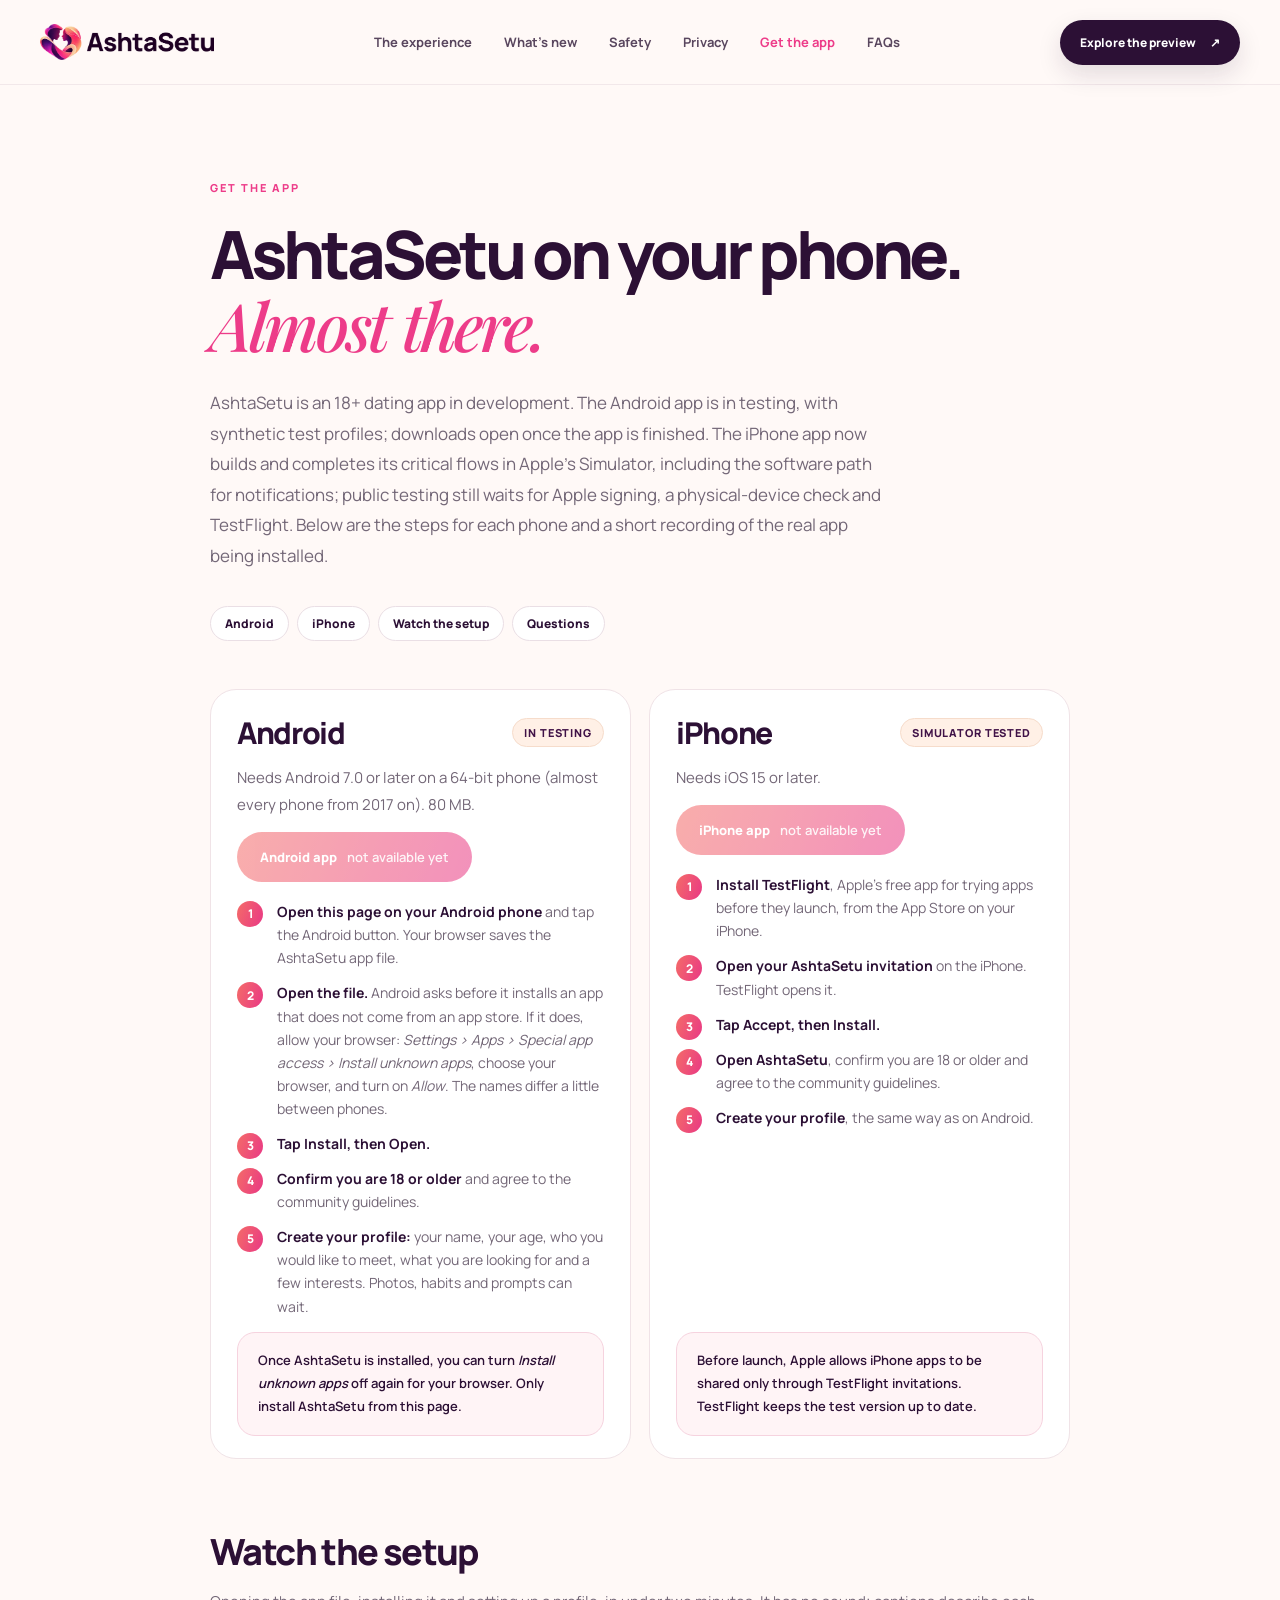
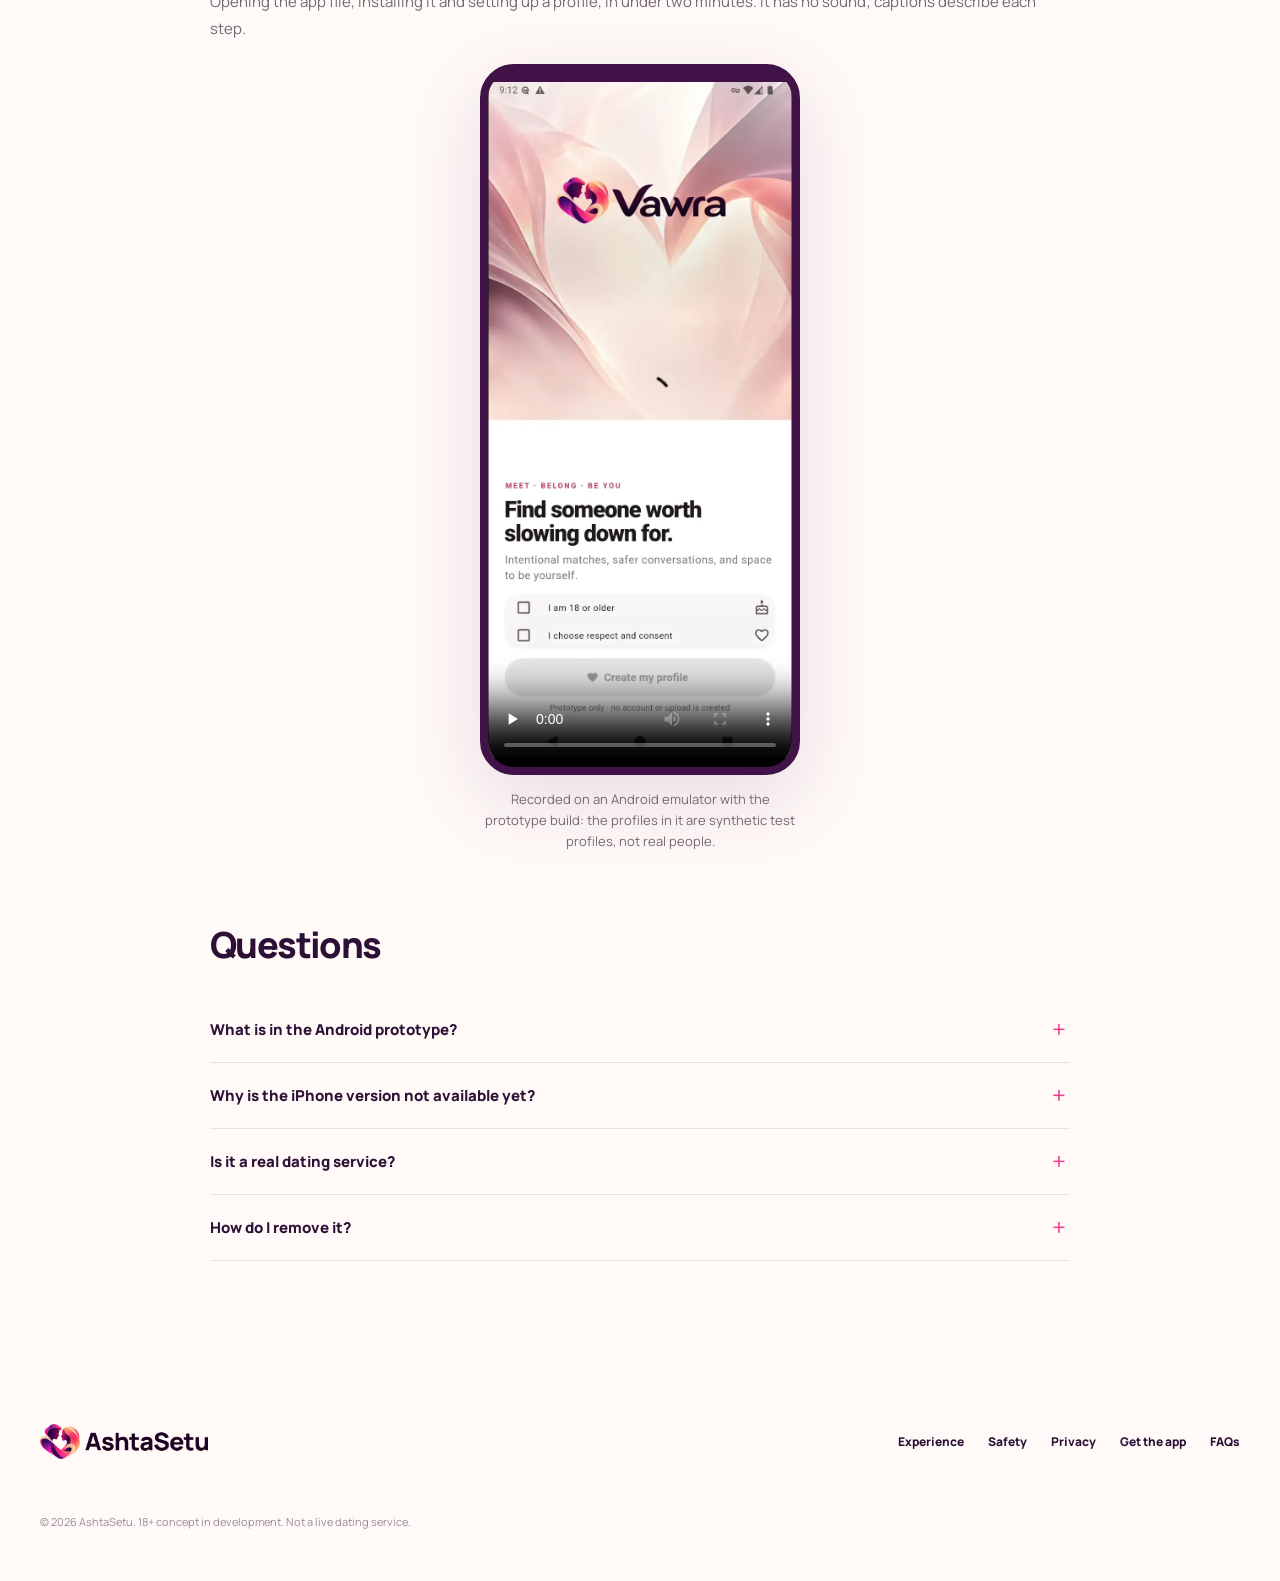
==== get-the-app.html @ 44970d54 "AshtaSetu site from vowra claude/ashtasetu-rename 808fc994 (website/), for ashtasetu.ashtadeep.com N" ====
<!doctype html>
<html lang="en">
<head>
  <meta charset="utf-8">
  <meta http-equiv="Content-Security-Policy" content="default-src 'none'; script-src 'self'; style-src 'self'; img-src 'self'; font-src 'self'; media-src 'self'; base-uri 'none'; form-action 'none'">
  <meta name="referrer" content="strict-origin-when-cross-origin">
  <meta name="viewport" content="width=device-width, initial-scale=1">
  <meta name="theme-color" content="#fff9f7">
  <meta name="description" content="How to install AshtaSetu, an 18+ dating app in development, on Android and iPhone: what you need, the setup steps, and a recording of the real app being installed.">
  <title>Get the AshtaSetu app</title>
  <link rel="icon" href="assets/brand/favicon.png" type="image/png">
  <link rel="apple-touch-icon" href="assets/brand/apple-touch-icon.png">
  <link rel="preload" href="assets/fonts/manrope-latin.woff2" as="font" type="font/woff2" crossorigin>
  <link rel="stylesheet" href="styles.css?v=c2532f5768">
  <script src="script.js?v=72e9257087" defer></script>
</head>
<body>
  <a class="skip-link" href="#main">Skip to content</a>
  <header class="site-header">
    <nav class="nav shell" aria-label="Main navigation">
      <a class="brand" href="index.html" aria-label="AshtaSetu home"><img src="assets/brand/ashtasetu-lockup.webp" alt="AshtaSetu" width="520" height="109"></a>
      <div class="nav-links" id="nav-links">
        <a href="index.html#experience">The experience</a><a href="index.html#new">What’s new</a><a href="safety.html">Safety</a><a href="privacy.html">Privacy</a><a href="get-the-app.html" aria-current="page">Get the app</a><a href="index.html#faq">FAQs</a>
      </div>
      <a class="nav-cta" href="index.html#preview">Explore the preview <span aria-hidden="true">↗</span></a>
      <button class="menu-toggle" type="button" aria-label="Open menu" aria-controls="nav-links" aria-expanded="false"><span></span><span></span></button>
    </nav>
  </header>

  <main id="main" class="doc shell">
    <span class="kicker">GET THE APP</span>
    <h1>AshtaSetu on your phone.<br><em>Almost there.</em></h1>
    <p class="doc-lede">AshtaSetu is an 18+ dating app in development. The Android app is in testing, with synthetic test profiles; downloads open once the app is finished. The iPhone app now builds and completes its critical flows in Apple’s Simulator, including the software path for notifications; public testing still waits for Apple signing, a physical-device check and TestFlight. Below are the steps for each phone and a short recording of the real app being installed.</p>

    <nav class="doc-toc" aria-label="On this page">
      <a href="#android">Android</a><a href="#iphone">iPhone</a><a href="#video">Watch the setup</a><a href="#questions">Questions</a>
    </nav>

    <div class="app-grid">
      <section id="android" class="app-card" aria-labelledby="android-title">
        <div class="app-card-head">
          <h2 id="android-title">Android</h2>
          <span class="app-status">In testing</span>
        </div>
        <p class="app-needs">Needs Android 7.0 or later on a 64-bit phone (almost every phone from 2017 on). 80 MB.</p>
        <span class="button button-primary app-button" role="link" aria-disabled="true">Android app <span class="app-button-note">not available yet</span></span>
        <ol class="app-steps">
          <li><strong>Open this page on your Android phone</strong> and tap the Android button. Your browser saves the AshtaSetu app file.</li>
          <li><strong>Open the file.</strong> Android asks before it installs an app that does not come from an app store. If it does, allow your browser: <em>Settings › Apps › Special app access › Install unknown apps</em>, choose your browser, and turn on <em>Allow</em>. The names differ a little between phones.</li>
          <li><strong>Tap Install, then Open.</strong></li>
          <li><strong>Confirm you are 18 or older</strong> and agree to the community guidelines.</li>
          <li><strong>Create your profile:</strong> your name, your age, who you would like to meet, what you are looking for and a few interests. Photos, habits and prompts can wait.</li>
        </ol>
        <p class="doc-note">Once AshtaSetu is installed, you can turn <em>Install unknown apps</em> off again for your browser. Only install AshtaSetu from this page.</p>
      </section>

      <section id="iphone" class="app-card" aria-labelledby="iphone-title">
        <div class="app-card-head">
          <h2 id="iphone-title">iPhone</h2>
          <span class="app-status">Simulator tested</span>
        </div>
        <p class="app-needs">Needs iOS 15 or later.</p>
        <span class="button button-primary app-button" role="link" aria-disabled="true">iPhone app <span class="app-button-note">not available yet</span></span>
        <ol class="app-steps">
          <li><strong>Install TestFlight</strong>, Apple’s free app for trying apps before they launch, from the App Store on your iPhone.</li>
          <li><strong>Open your AshtaSetu invitation</strong> on the iPhone. TestFlight opens it.</li>
          <li><strong>Tap Accept, then Install.</strong></li>
          <li><strong>Open AshtaSetu</strong>, confirm you are 18 or older and agree to the community guidelines.</li>
          <li><strong>Create your profile</strong>, the same way as on Android.</li>
        </ol>
        <p class="doc-note">Before launch, Apple allows iPhone apps to be shared only through TestFlight invitations. TestFlight keeps the test version up to date.</p>
      </section>
    </div>

    <section id="video" aria-labelledby="video-title">
      <h2 id="video-title">Watch the setup</h2>
      <p>Opening the app file, installing it and setting up a profile, in under two minutes. It has no sound; captions describe each step.</p>
      <figure class="app-video">
        <video controls playsinline preload="none" width="720" height="1600" poster="assets/video/setup-android-poster.webp" aria-describedby="video-caption">
          <source src="assets/video/setup-android.mp4" type="video/mp4">
          <track kind="captions" srclang="en" label="English" src="assets/video/setup-android.vtt" default>
        </video>
        <figcaption id="video-caption">Recorded on an Android emulator with the prototype build: the profiles in it are synthetic test profiles, not real people.</figcaption>
      </figure>
    </section>

    <section id="questions" class="faq" aria-labelledby="questions-title">
      <h2 id="questions-title">Questions</h2>
      <div class="faq-list">
        <details><summary>What is in the Android prototype?</summary><p>The whole AshtaSetu experience with synthetic test profiles: onboarding, Discover, matches, chat with suggested openers, safety tools and settings. It works without an account, stores your answers only on your phone and sends nothing anywhere. Signing in, real members and calls come later, after age checks, moderation and an independent security review are in place.</p></details>
        <details><summary>Why is the iPhone version not available yet?</summary><p>The app now builds and its critical offline and connected-account flows pass in Apple’s iPhone Simulator. Native notification registration is also wired. It still needs Apple signing, notification delivery and call testing on a physical iPhone, followed by TestFlight setup. When those checks pass, the iPhone button on this page switches on.</p></details>
        <details><summary>Is it a real dating service?</summary><p>Not yet. AshtaSetu is not a live dating service, and the profiles in the prototype and the recording are synthetic test profiles.</p></details>
        <details><summary>How do I remove it?</summary><p>On Android, touch and hold the AshtaSetu icon and choose <em>Uninstall</em>. On iPhone, touch and hold the icon and choose <em>Remove App</em>. Deleting your account is separate: it is in the app under Settings.</p></details>
      </div>
    </section>
  </main>

  <footer class="footer shell"><a class="footer-brand" href="index.html"><img src="assets/brand/ashtasetu-lockup.webp" alt="AshtaSetu" width="520" height="109" loading="lazy"></a><div><a href="index.html#experience">Experience</a><a href="safety.html">Safety</a><a href="privacy.html">Privacy</a><a href="get-the-app.html">Get the app</a><a href="index.html#faq">FAQs</a></div><p>© <span id="year">2026</span> AshtaSetu. 18+ concept in development. Not a live dating service.</p></footer>
</body>
</html>
---- styles.css ----
/* Fonts are served from this site (SIL Open Font License, see assets/fonts). */
@font-face{font-family:Manrope;font-style:normal;font-weight:400 800;font-display:swap;src:url(assets/fonts/manrope-latin.woff2) format('woff2')}
@font-face{font-family:'Playfair Display';font-style:italic;font-weight:500;font-display:swap;src:url(assets/fonts/playfair-display-italic-latin.woff2) format('woff2')}
:root{--ink:#2c1035;--muted:#736777;--coral:#f26670;--pink:#ed3c89;--peach:#fff0e6;--cream:#fff9f7;--line:#eadfe5;--plum:#401247;--shadow:0 24px 80px rgba(64,18,71,.12)}
*{box-sizing:border-box}html{scroll-behavior:smooth}body{margin:0;background:var(--cream);color:var(--ink);font-family:Manrope,'DM Sans',sans-serif;-webkit-font-smoothing:antialiased}button,a{-webkit-tap-highlight-color:transparent}button{font:inherit}a{color:inherit;text-decoration:none}img{display:block;max-width:100%}.shell{width:min(100% - 80px,1320px);margin-inline:auto}.skip-link{position:absolute;left:12px;top:-60px;background:#fff;padding:12px;z-index:1000}.skip-link:focus{top:12px}.site-header{position:sticky;top:0;z-index:50;background:rgba(255,249,247,.83);backdrop-filter:blur(24px);-webkit-backdrop-filter:blur(24px);border-bottom:1px solid rgba(90,36,75,.08)}.nav{min-height:84px;display:flex;align-items:center;gap:32px}.brand img{width:174px;height:auto}.nav-links{display:flex;gap:32px;margin:auto;font-size:13px;font-weight:700;color:#59465e}.nav-links a,.footer a,.text-link{transition:color .2s}.nav-links a:hover,.footer a:hover,.text-link:hover{color:var(--pink)}.nav-cta{background:var(--ink);color:#fff;border-radius:999px;padding:14px 20px;font-size:12px;font-weight:800;white-space:nowrap;box-shadow:0 10px 24px rgba(44,16,53,.13);transition:transform .2s,background .2s}.nav-cta:hover,.button:hover{transform:translateY(-3px)}.nav-cta span{margin-left:12px}.menu-toggle{display:none}
.hero{min-height:720px;display:grid;grid-template-columns:1.05fr .95fr;align-items:center;gap:28px;padding-block:70px 85px;position:relative}.hero-copy{position:relative;z-index:2;padding-bottom:26px}.eyebrow,.kicker{font-size:11px;font-weight:800;letter-spacing:.18em;text-transform:uppercase;color:var(--pink)}.eyebrow{display:inline-flex;align-items:center;gap:10px;letter-spacing:.08em;color:#6d526c;background:#fff;padding:10px 15px;border:1px solid #f4e3e8;border-radius:999px;box-shadow:0 5px 18px rgba(64,18,71,.04)}.eyebrow-dot{width:7px;height:7px;border-radius:50%;background:var(--pink);box-shadow:0 0 0 4px #ffe4ec}.hero h1,h2{font-size:clamp(49px,5.5vw,88px);line-height:1.07;letter-spacing:-.065em;font-weight:800;margin:28px 0}.hero h1{max-width:730px;white-space:nowrap}.hero h1 em,h2 em{font-family:'Playfair Display',Georgia,serif;font-weight:500;letter-spacing:-.06em;color:var(--pink)}.hero-copy>p:not(.hero-note){font-size:17px;line-height:1.75;max-width:510px;color:var(--muted)}.hero-actions{display:flex;align-items:center;gap:30px;margin-top:35px}.button{display:inline-flex;gap:25px;align-items:center;justify-content:center;border-radius:999px;padding:16px 23px;font-size:13px;font-weight:800;transition:transform .2s,box-shadow .2s;white-space:nowrap}.button-primary{color:#fff;background:linear-gradient(110deg,#f46c68,#e93885);box-shadow:0 12px 28px rgba(233,56,133,.2)}.text-link{font-size:13px;font-weight:800}.text-link span{margin-left:6px}.hero-note{font-size:11px;color:#978c99;margin-top:23px}.hero-art{height:650px;position:relative;display:grid;place-items:center;isolation:isolate}.hero-halo{position:absolute;inset:10% 0 7%;border-radius:46% 54% 51% 49%;background:radial-gradient(circle at 52% 40%,#ffdecf 0,#f9c9da 42%,#f7e9eb 72%,transparent 75%);filter:blur(1px);transform:rotate(-13deg);z-index:-2}.orbit{position:absolute;border:1px solid rgba(226,61,121,.18);border-radius:50%;transform:rotate(-19deg);z-index:-1}.orbit-one{width:115%;height:62%}.orbit-two{width:95%;height:88%;transform:rotate(17deg)}.phone{background:#251426;padding:9px;border:3px solid #473547;border-radius:48px;box-shadow:0 32px 65px rgba(35,9,42,.25),inset 0 0 0 2px rgba(255,255,255,.25);overflow:hidden;position:relative}.phone img{width:100%;height:100%;object-fit:cover;object-position:top;border-radius:36px;background:#fff}.phone-top{width:30%;height:20px;position:absolute;top:8px;left:35%;background:#251426;z-index:2;border-radius:0 0 14px 14px}.hero-phone{width:min(310px,55vw);height:620px;transform:rotate(8deg)}.floating-tag{position:absolute;border:1px solid #fff;background:rgba(255,255,255,.92);padding:14px 20px;border-radius:18px;box-shadow:var(--shadow);font-size:14px;font-weight:800;z-index:3}.floating-tag span{color:var(--pink)}.floating-tag-one{top:16%;left:1%;transform:rotate(-9deg)}.floating-tag-two{bottom:18%;right:-2%;transform:rotate(10deg)}.hero-spark{position:absolute;color:#ec578c}.hero-spark-one{top:9%;right:12%;font-size:67px}.hero-spark-two{bottom:13%;left:11%;font-size:44px}
.marquee{overflow:hidden;background:var(--plum);color:#fff;transform:rotate(-1deg);margin:0 -1%;white-space:nowrap}.marquee-inner{width:max-content;padding:19px 0;font-size:14px;font-weight:800;letter-spacing:.12em;text-transform:uppercase;animation:marquee 32s linear infinite}.marquee span{color:#ffb6bf;margin:0 35px}@keyframes marquee{to{transform:translateX(-35%)}}
.section{padding-block:125px}.section-intro{display:grid;grid-template-columns:1fr .55fr;align-items:end;gap:60px}.section h2,.showcase h2,.safety-section h2,.closing h2{font-size:clamp(44px,5vw,72px);margin:20px 0 0}.section-intro p{font-size:17px;line-height:1.85;color:var(--muted);margin:0 0 10px}.showcase{background:#fff;border:1px solid #f2e9e9;border-radius:42px;display:grid;grid-template-columns:1fr 1fr;overflow:hidden;min-height:640px;box-shadow:0 15px 55px rgba(92,31,65,.06)}.showcase-copy{padding:clamp(35px,5vw,80px);align-self:center}.showcase-copy p{font-size:16px;line-height:1.8;color:var(--muted);max-width:420px}.preview-tabs{display:grid;max-width:440px;margin-top:48px}.preview-tab{background:none;border:0;border-bottom:1px solid var(--line);text-align:left;padding:17px 4px;color:#a194a1;font-size:12px;font-weight:800;cursor:pointer;transition:color .2s,padding-left .2s}.preview-tab span{font-size:16px;margin-left:25px}.preview-tab:hover{padding-left:10px}.preview-tab[aria-selected=true]{color:var(--pink);border-bottom-color:var(--pink)}.showcase-stage{min-height:650px;background:radial-gradient(circle at 50% 43%,#ffcddd,#fbe8e6 48%,#fff1e9 100%);display:grid;place-items:center;position:relative;overflow:hidden}.stage-glow{position:absolute;width:80%;aspect-ratio:1;border:1px solid #fff8;border-radius:50%;box-shadow:0 0 0 80px #ffffff25,0 0 0 160px #ffffff17}.showcase-phone{height:540px;width:269px;transform:translateY(45px) rotate(-5deg);transition:transform .4s}.showcase-phone:hover{transform:translateY(36px) rotate(0)}.screen-caption{position:absolute;bottom:15px;color:#72425e;font-size:11px;font-weight:800;letter-spacing:.06em;text-transform:uppercase}.features .section-heading{margin-bottom:48px}.feature-grid{display:grid;grid-template-columns:1.3fr 1fr 1fr;gap:18px}.feature{background:#fff;border:1px solid #f0e3e7;border-radius:28px;padding:31px;min-height:360px;position:relative;overflow:hidden}.feature-wide{background:linear-gradient(140deg,#fff4ec,#ffe3ea)}.feature-icon{width:40px;height:40px;border-radius:13px;display:grid;place-items:center;background:#ffe6eb;color:var(--pink);font-size:24px;margin-bottom:22px}.feature h3{font-size:22px;line-height:1.24;letter-spacing:-.04em;margin:0 0 10px}.feature p{font-size:13px;line-height:1.7;color:var(--muted);max-width:280px;margin:0}.feature-art{position:absolute;left:28px;right:28px;bottom:-22px;background:#fff;border:1px solid #f5e0e7;border-radius:20px;box-shadow:var(--shadow);padding:22px;transform:rotate(-4deg)}.prompt-art span{font-size:11px;color:var(--pink);font-weight:800}.prompt-art strong{display:block;font-size:17px;line-height:1.5;margin-top:8px}.prompt-art i{position:absolute;right:16px;top:15px;color:var(--pink)}.feature-orb{font-family:Georgia,serif;font-size:150px;color:#f97b9c;position:absolute;right:-12px;bottom:-70px;text-shadow:0 18px 30px #f55c8740}.mini-chat{display:grid;gap:10px;position:absolute;bottom:22px;left:22px;right:22px}.mini-chat span{background:#f7edf5;border-radius:14px 14px 14px 2px;padding:12px;font-size:11px;color:#604666;width:max-content;max-width:100%}.mini-chat span+span{background:#ffe2e9;border-radius:14px 14px 2px 14px;justify-self:end}
.safety-section{background:#361442;color:#fff;padding-block:100px;overflow:hidden}.safety-layout{display:grid;grid-template-columns:.9fr 1.1fr;align-items:center;gap:80px}.safety-visual{height:480px;display:grid;place-items:center;position:relative}.safety-ring{position:absolute;border:1px solid #ffffff36;border-radius:50%;aspect-ratio:1}.safety-ring-one{width:370px}.safety-ring-two{width:520px}.safety-heart{font-size:260px;line-height:1;color:#ff86a2;text-shadow:0 20px 70px #e637854d;transform:rotate(-15deg)}.safety-copy .kicker{color:#ffa7b9}.safety-section h2 em{color:#ff9cad}.safety-copy>p{font-size:15px;line-height:1.8;color:#e2d2e2;max-width:520px}.safety-copy ul{padding:0;margin:34px 0;list-style:none}.safety-copy li{display:flex;align-items:baseline;padding:16px 0;border-top:1px solid #ffffff26;font-size:14px;font-weight:700}.safety-copy li span{color:#ff9cad;margin-right:24px;flex:none}.safety-copy .safety-footnote{font-size:11px;color:#bba9bf}.faq{display:grid;grid-template-columns:.8fr 1.2fr;gap:70px}.faq-list{padding-top:16px}.faq details{border-bottom:1px solid var(--line)}.faq summary{cursor:pointer;list-style:none;padding:22px 36px 22px 0;font-size:15px;font-weight:800;position:relative}.faq summary::-webkit-details-marker{display:none}.faq summary::after{content:'+';position:absolute;right:4px;font-size:24px;font-weight:400;top:15px;color:var(--pink)}.faq details[open] summary::after{content:'−'}.faq details p{line-height:1.8;color:var(--muted);font-size:13px;padding-right:20px;margin:0 0 24px}.closing{background:linear-gradient(120deg,#ef6681,#e93890 52%,#9c298f);color:#fff;overflow:hidden}.closing-inner{position:relative;padding-block:105px 115px;text-align:center}.closing .kicker{color:#ffe1e8}.closing h2{font-size:clamp(58px,6vw,90px)}.closing h2 em{color:#ffe7e4}.closing p{max-width:460px;margin:25px auto;line-height:1.7;font-size:15px}.button-light{background:#fff;color:var(--ink);margin-top:12px}.closing-spark{position:absolute;right:6%;top:20%;font-size:120px;opacity:.2}.footer{min-height:210px;display:grid;grid-template-columns:1fr auto;align-items:center;gap:20px;padding-block:35px}.footer-brand img{width:168px;height:auto}.footer>div{display:flex;gap:24px;font-size:12px;font-weight:800}.footer p{grid-column:1/-1;color:#9a8c99;font-size:11px;margin:0}
.fresh .section-heading{margin-bottom:48px}.fresh-grid{display:grid;grid-template-columns:repeat(3,1fr);gap:18px}.fresh-card{background:#fff;border:1px solid #f0e3e7;border-radius:28px;padding:34px 31px 31px;display:flex;flex-direction:column;gap:12px}.fresh-card:nth-child(2),.fresh-card:nth-child(5){background:linear-gradient(160deg,#fff4ec,#ffe3ea)}.fresh-phone{width:min(220px,70%);margin:0 auto 18px;border-radius:38px}.fresh-phone img{height:auto;border-radius:28px}.fresh-card h3{font-size:22px;line-height:1.24;letter-spacing:-.04em;margin:0}.fresh-card p{font-size:13px;line-height:1.7;color:var(--muted);margin:0}.fresh-note{font-size:11px;color:#978c99;margin:22px 0 0}.screen-caption{z-index:3;background:rgba(255,249,247,.9);padding:7px 14px;border-radius:999px;box-shadow:0 6px 18px rgba(64,18,71,.08)}
:focus-visible{outline:3px solid #f26670;outline-offset:4px}
@media(max-width:1050px){.fresh-grid{grid-template-columns:1fr 1fr}.fresh-card:nth-child(odd):last-child{grid-column:span 2}.nav-links{gap:18px}.hero h1{font-size:clamp(44px,5.8vw,70px)}.feature-grid{grid-template-columns:repeat(2,1fr)}.feature-wide{grid-column:span 2}.feature-wide{min-height:300px}.feature-art{left:auto;width:40%;bottom:15px}.safety-layout{gap:25px}}
@media(max-width:720px){.fresh-grid{grid-template-columns:1fr}.fresh-card:nth-child(odd):last-child{grid-column:auto}.shell{width:min(100% - 36px,560px)}.nav{min-height:68px;gap:12px}.brand img{width:138px}.nav-cta{margin-left:auto;padding:11px 14px;font-size:10px}.nav-cta span{display:none}.menu-toggle{display:flex;flex-direction:column;justify-content:center;gap:5px;width:34px;height:34px;border:0;background:transparent;padding:6px}.menu-toggle span{height:2px;width:22px;background:var(--ink);border-radius:2px}.nav-links{position:absolute;top:68px;left:0;right:0;background:#fffaf9;display:none;flex-direction:column;gap:0;padding:12px 18px 20px;box-shadow:0 20px 30px #42194716}.nav-links.is-open{display:flex}.nav-links a{padding:13px 6px;border-bottom:1px solid var(--line)}.hero{display:flex;flex-direction:column;min-height:auto;padding-top:48px;padding-bottom:75px;gap:0}.hero-copy{width:100%;padding-bottom:0}.hero h1{font-size:clamp(44px,10.5vw,72px);margin:24px 0 17px;white-space:normal}.hero-copy>p:not(.hero-note){font-size:14px;line-height:1.7}.hero-actions{gap:18px;margin-top:25px}.button{padding:14px 18px;font-size:12px;gap:12px}.text-link{font-size:12px}.hero-note{margin-top:18px}.hero-art{width:100%;height:490px;margin-top:8px}.hero-phone{height:450px;width:225px}.floating-tag{font-size:10px;padding:10px 11px}.floating-tag-one{left:2%;top:16%}.floating-tag-two{right:0;bottom:16%}.hero-spark-one{font-size:44px}.hero-spark-two{font-size:30px}.section{padding-block:85px}.section h2,.showcase h2,.safety-section h2{font-size:clamp(43px,9vw,60px)}.section-intro{display:block}.section-intro p{font-size:14px;line-height:1.8;margin-top:25px}.showcase{width:100%;border-radius:28px;display:flex;flex-direction:column}.showcase-copy{padding:55px 24px 28px}.showcase-copy p{font-size:14px}.preview-tabs{grid-template-columns:repeat(4,1fr);gap:4px;margin-top:22px}.preview-tab{font-size:9px;padding:12px 0;text-align:center}.preview-tab span{display:block;font-size:10px;margin:4px 0 0}.showcase-stage{min-height:530px}.showcase-phone{height:495px;width:246px}.features .section-heading{margin-bottom:35px}.feature-grid{display:grid;grid-template-columns:1fr}.feature-wide{grid-column:auto}.feature{min-height:300px}.feature-art{width:auto;left:28px;bottom:-18px}.safety-section{padding-block:45px 75px}.safety-layout{display:flex;flex-direction:column}.safety-visual{height:235px;width:100%}.safety-ring-one{width:220px}.safety-ring-two{width:300px}.safety-heart{font-size:170px}.safety-copy{width:100%}.safety-copy>p{font-size:13px}.faq{display:block}.faq-list{margin-top:25px}.closing-inner{padding-block:90px}.closing h2{font-size:clamp(50px,11vw,72px)}.closing p{font-size:13px}.closing-spark{font-size:60px;right:0}.footer{display:flex;flex-direction:column;align-items:flex-start;min-height:auto;padding-block:42px}.footer>div{display:flex;flex-wrap:wrap;gap:15px}.footer p{line-height:1.6}}
@media(max-width:380px){.nav-cta{display:none}.menu-toggle{margin-left:auto}.hero-actions{flex-wrap:wrap}.hero-art{height:420px}.hero-phone{height:380px;width:190px}.eyebrow{font-size:9px}.floating-tag-one{left:-3%}}
@media(prefers-reduced-motion:reduce){html{scroll-behavior:auto}.marquee-inner{animation:none}*,*::before,*::after{transition-duration:.01ms!important;animation-duration:.01ms!important;animation-iteration-count:1!important}}
/* Decorative orbits may extend beyond the art box; never make the page pan sideways. */
body{overflow-x:clip}.marquee{margin-inline:0}.hero-art{overflow:clip}
.faq details a,.doc a{color:var(--pink);font-weight:700;text-decoration:none}.faq details a:hover,.doc a:hover{text-decoration:underline}.safety-footnote a{color:#ff9cad;font-weight:800;text-decoration:none;white-space:nowrap}.safety-footnote a:hover{text-decoration:underline}.nav-links a[aria-current=page]{color:var(--pink)}.doc{max-width:860px;padding-block:90px 110px}.doc h1{font-size:clamp(40px,5.2vw,72px);line-height:1.06;letter-spacing:-.06em;font-weight:800;margin:22px 0 26px}.doc h1 em{font-family:'Playfair Display',Georgia,serif;font-weight:500;letter-spacing:-.05em;color:var(--pink)}.doc h2{font-size:clamp(26px,3vw,36px);line-height:1.15;letter-spacing:-.045em;margin:72px 0 16px}.doc h3{font-size:17px;letter-spacing:-.02em;margin:0 0 8px}.doc p,.doc li{font-size:15px;line-height:1.8;color:var(--muted)}.doc strong{color:var(--ink)}.doc-lede{font-size:17px!important;max-width:680px}.doc-toc{display:flex;flex-wrap:wrap;gap:8px;margin:34px 0 0}.doc-toc a{border:1px solid var(--line);background:#fff;border-radius:999px;padding:8px 14px;font-size:12px;font-weight:800;color:var(--ink)}.doc-toc a:hover{color:var(--pink);text-decoration:none;border-color:#f3c2d4}.doc section{scroll-margin-top:100px}.doc-list{list-style:none;padding:0;margin:0;border-top:1px solid var(--line)}.doc-list li{padding:14px 0;border-bottom:1px solid var(--line)}.doc-grid{display:grid;grid-template-columns:1fr 1fr;gap:14px}.doc-grid article{background:#fff;border:1px solid #f0e3e7;border-radius:22px;padding:22px 24px}.doc-grid article p{margin:0;font-size:14px;line-height:1.7}.doc-table{border:1px solid var(--line);border-radius:20px;overflow:hidden;background:#fff;margin:6px 0 18px}.doc-table>div{display:grid;grid-template-columns:1fr 1fr;border-top:1px solid var(--line)}.doc-table>div:first-child{border-top:0;background:#fff4f6}.doc-table span{padding:13px 18px;font-size:14px;line-height:1.65;color:var(--muted)}.doc-table [role=columnheader]{font-size:11px;font-weight:800;letter-spacing:.14em;text-transform:uppercase;color:var(--pink)}.doc-note{background:#fff4f6;border:1px solid #f6d3df;border-radius:18px;padding:16px 20px;color:var(--ink)!important;font-weight:700}.doc-foot{margin-top:70px;font-size:13px!important}@media(max-width:720px){.doc{padding-block:56px 80px}.doc-grid,.doc-table>div{grid-template-columns:1fr}.doc-table [role=cell]:first-child{padding-bottom:2px;color:var(--ink);font-weight:700}.doc-table>div:first-child{display:none}.doc-table>div:nth-child(2){border-top:0}}
/* Get the app */
.app-grid{display:grid;grid-template-columns:1fr 1fr;gap:18px;margin-top:48px}.app-card{background:#fff;border:1px solid #f0e3e7;border-radius:26px;padding:26px 26px 22px;display:flex;flex-direction:column;gap:14px}.app-card h2{margin:0!important;font-size:clamp(24px,2.6vw,30px)!important}.app-card-head{display:flex;align-items:center;justify-content:space-between;gap:12px}.app-status{font-size:11px;font-weight:800;letter-spacing:.08em;text-transform:uppercase;color:var(--plum);background:var(--peach);border:1px solid #f6dccb;border-radius:999px;padding:6px 11px;white-space:nowrap}.app-needs{margin:0;font-size:14px;color:var(--muted)}.app-button{align-self:flex-start;gap:10px;opacity:.55;cursor:not-allowed;box-shadow:none}.app-button:hover{transform:none}.app-button-note{font-weight:600;opacity:.9}.app-steps{margin:4px 0 0;padding:0;list-style:none;counter-reset:step;display:grid;gap:12px}.app-steps li{counter-increment:step;position:relative;padding-left:40px;font-size:14px;line-height:1.65;color:var(--muted)}.app-steps li strong{color:var(--ink)}.app-steps li::before{content:counter(step);position:absolute;left:0;top:1px;width:26px;height:26px;border-radius:50%;display:grid;place-items:center;font-size:12px;font-weight:800;color:#fff;background:linear-gradient(110deg,#f46c68,#e93885)}.app-card .doc-note{margin:auto 0 0;font-size:13px;font-weight:600}.app-video{margin:22px auto 0;max-width:320px}.app-video video{display:block;width:100%;height:auto;aspect-ratio:9/20;border-radius:34px;border:8px solid var(--plum);background:var(--plum);box-shadow:var(--shadow)}.app-video figcaption{margin-top:14px;font-size:13px;color:var(--muted);text-align:center;line-height:1.6}.doc .faq{display:block}.app-button-on{align-self:flex-start;gap:10px}.doc a.app-button-on{color:#fff;text-decoration:none}.app-status-on{background:#e9f7ef;border-color:#cbead7;color:#1f6b45}.app-check summary{cursor:pointer;font-size:13px;font-weight:800;color:var(--plum)}.app-check p{font-size:12.5px;line-height:1.7;color:var(--muted);margin:8px 0 0}.app-check code{font-size:11.5px;word-break:break-all;color:var(--ink)}
@media(max-width:820px){.app-grid{grid-template-columns:1fr}}
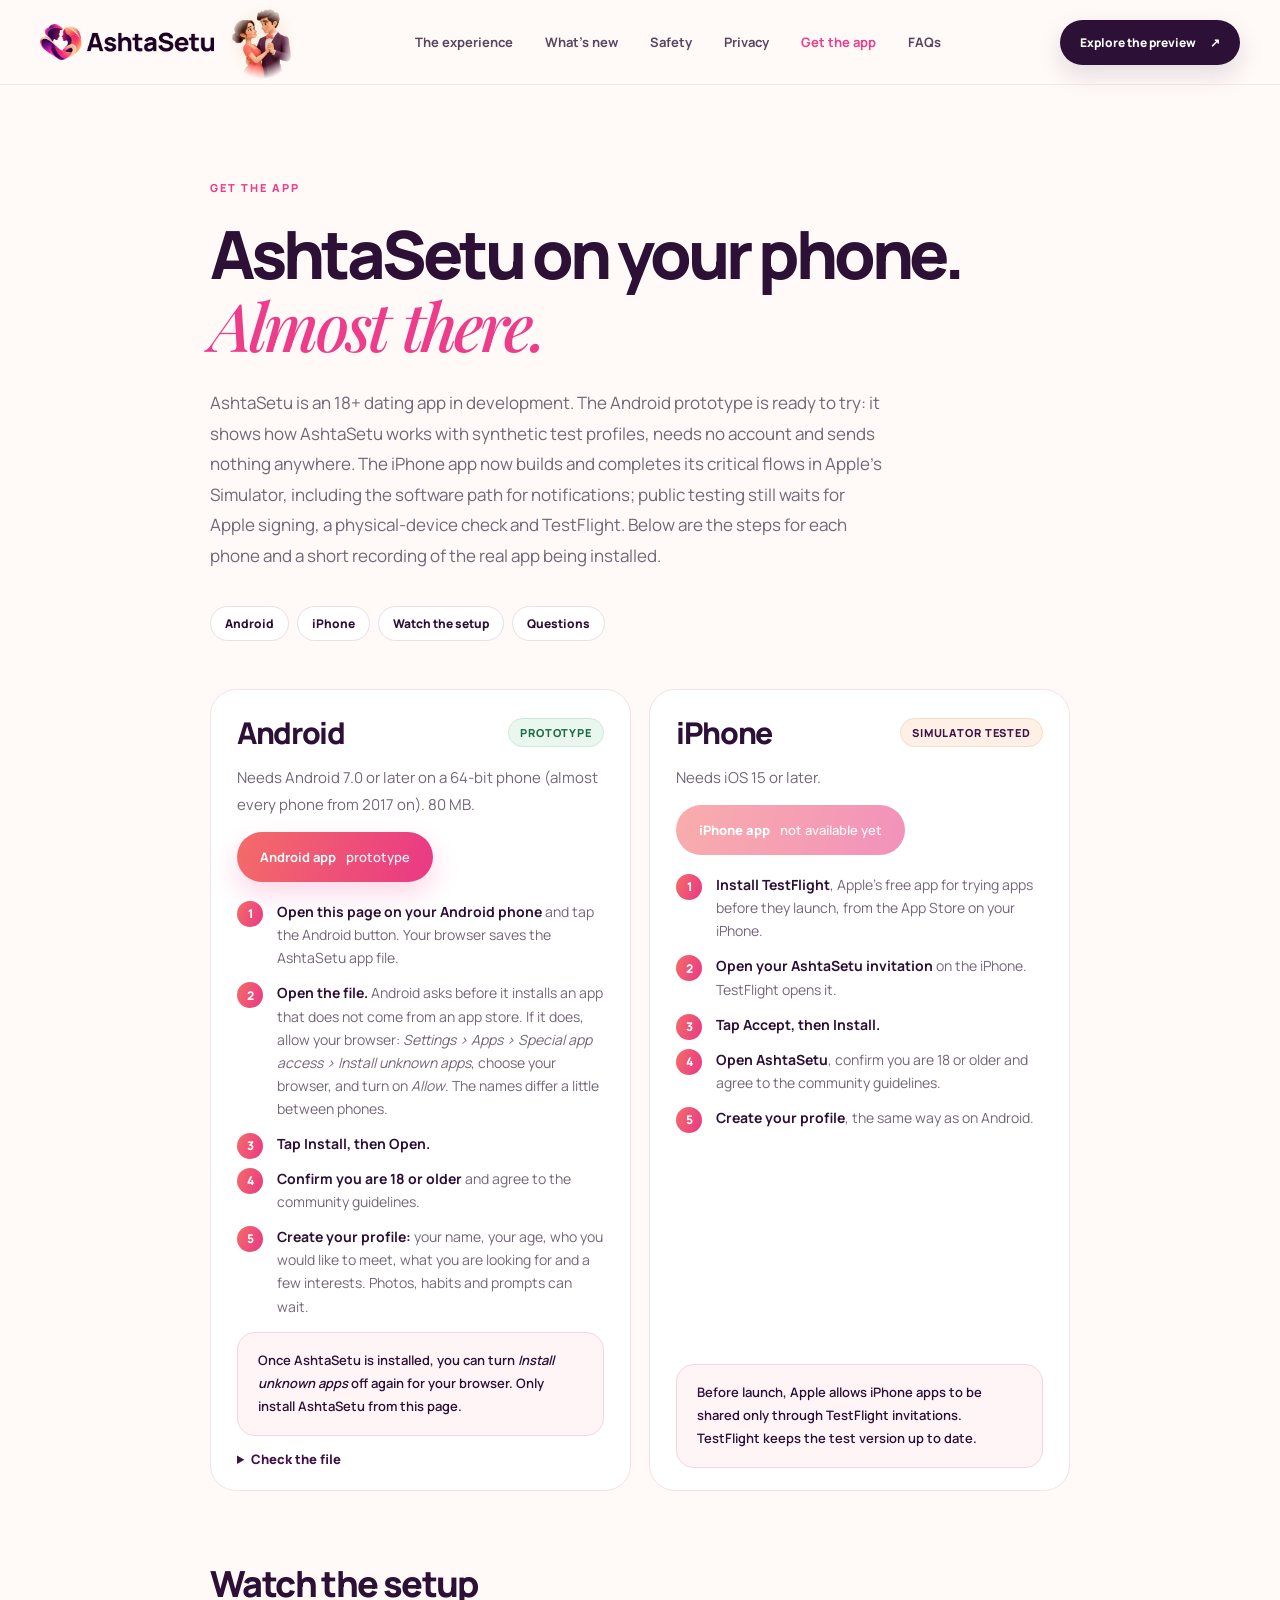
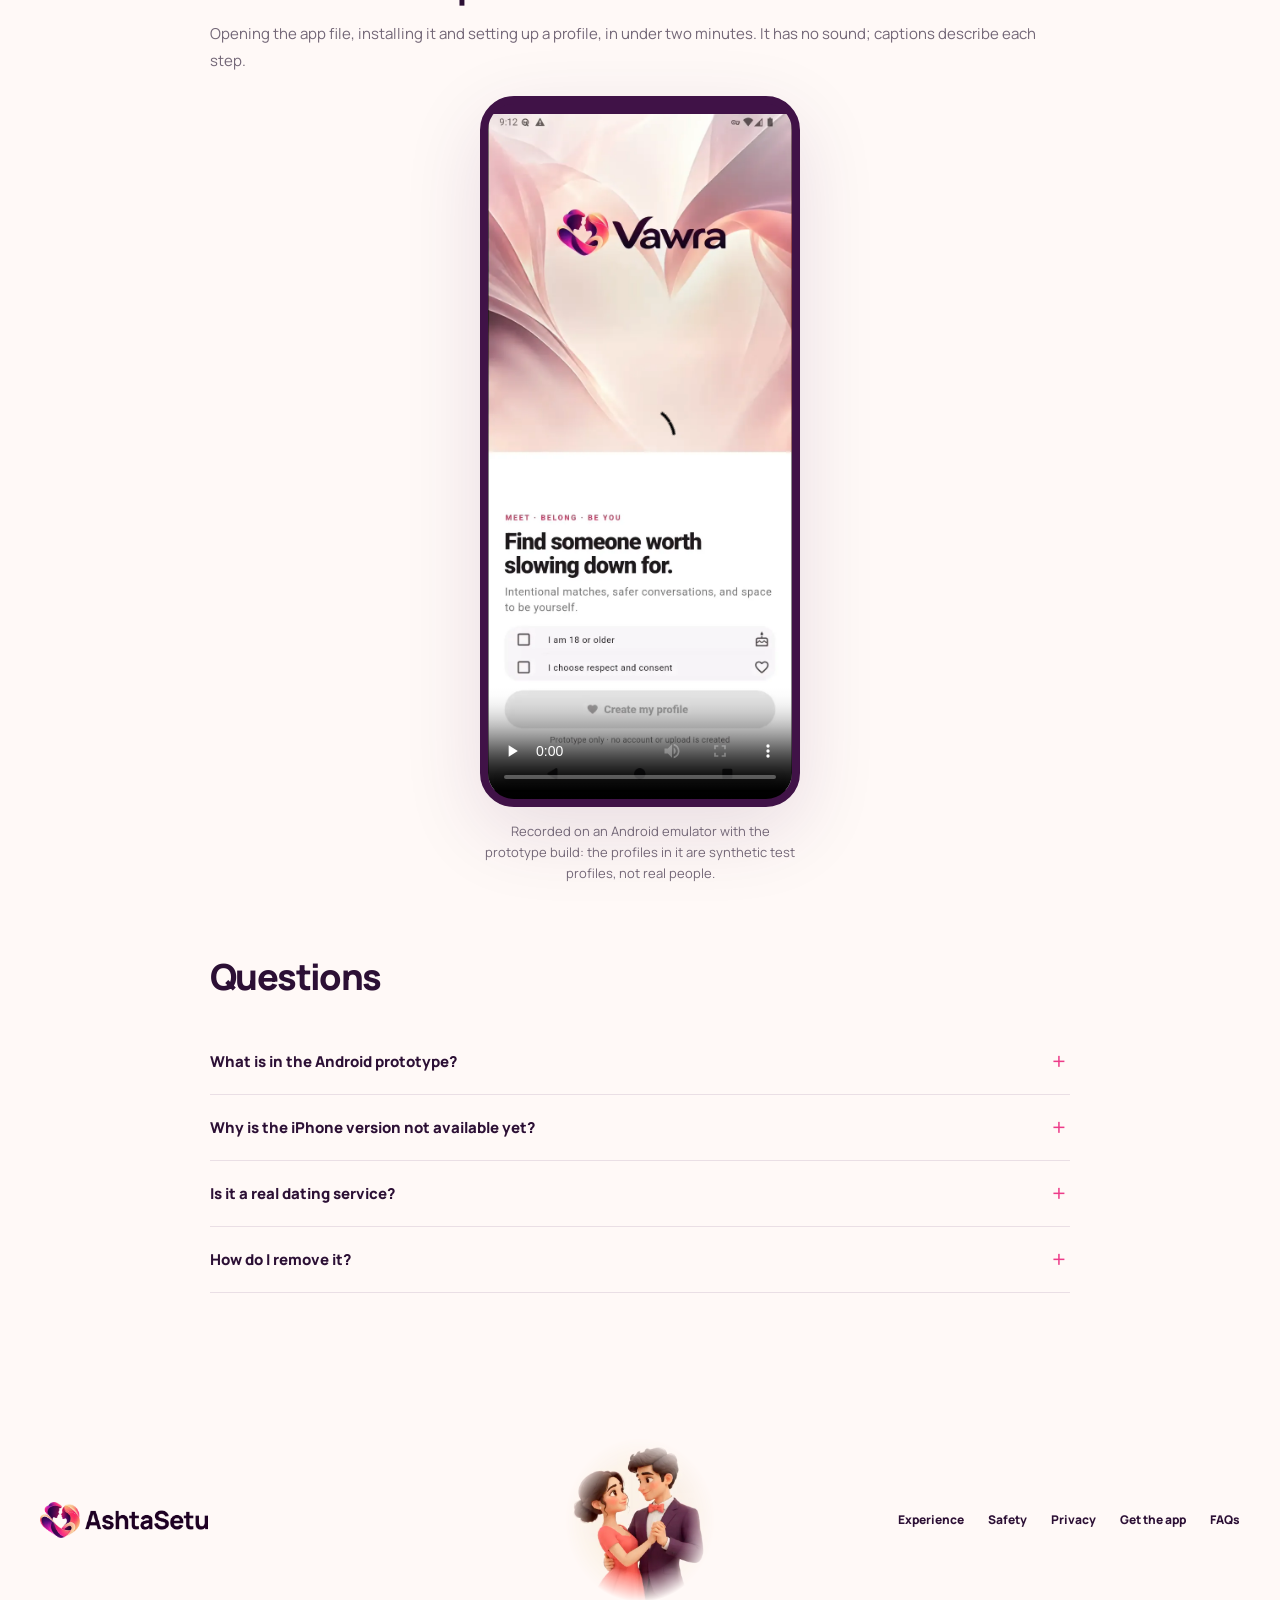
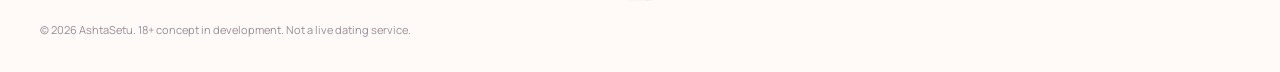
==== commit 7bfceffe: "AshtaSetu site from vowra claude/ashtasetu-rename 1cab97d (website/): AS-2..AS-5, the dancing couple" ====
--- a/get-the-app.html
+++ b/get-the-app.html
@@ -11,14 +11,15 @@
   <link rel="icon" href="assets/brand/favicon.png" type="image/png">
   <link rel="apple-touch-icon" href="assets/brand/apple-touch-icon.png">
   <link rel="preload" href="assets/fonts/manrope-latin.woff2" as="font" type="font/woff2" crossorigin>
-  <link rel="stylesheet" href="styles.css?v=c2532f5768">
-  <script src="script.js?v=72e9257087" defer></script>
+  <link rel="stylesheet" href="styles.css?v=83eaa78f53">
+  <script src="script.js?v=b892a3ecac" defer></script>
 </head>
 <body>
   <a class="skip-link" href="#main">Skip to content</a>
   <header class="site-header">
     <nav class="nav shell" aria-label="Main navigation">
       <a class="brand" href="index.html" aria-label="AshtaSetu home"><img src="assets/brand/ashtasetu-lockup.webp" alt="AshtaSetu" width="520" height="109"></a>
+      <video class="mascot mascot-header" src="assets/mascot/couple-dance.mp4" poster="assets/mascot/couple-dance-poster.webp" muted loop playsinline preload="metadata" aria-hidden="true" tabindex="-1" data-mascot></video>
       <div class="nav-links" id="nav-links">
         <a href="index.html#experience">The experience</a><a href="index.html#new">What’s new</a><a href="safety.html">Safety</a><a href="privacy.html">Privacy</a><a href="get-the-app.html" aria-current="page">Get the app</a><a href="index.html#faq">FAQs</a>
       </div>
@@ -30,7 +31,7 @@
   <main id="main" class="doc shell">
     <span class="kicker">GET THE APP</span>
     <h1>AshtaSetu on your phone.<br><em>Almost there.</em></h1>
-    <p class="doc-lede">AshtaSetu is an 18+ dating app in development. The Android app is in testing, with synthetic test profiles; downloads open once the app is finished. The iPhone app now builds and completes its critical flows in Apple’s Simulator, including the software path for notifications; public testing still waits for Apple signing, a physical-device check and TestFlight. Below are the steps for each phone and a short recording of the real app being installed.</p>
+    <p class="doc-lede">AshtaSetu is an 18+ dating app in development. The Android prototype is ready to try: it shows how AshtaSetu works with synthetic test profiles, needs no account and sends nothing anywhere. The iPhone app now builds and completes its critical flows in Apple’s Simulator, including the software path for notifications; public testing still waits for Apple signing, a physical-device check and TestFlight. Below are the steps for each phone and a short recording of the real app being installed.</p>
 
     <nav class="doc-toc" aria-label="On this page">
       <a href="#android">Android</a><a href="#iphone">iPhone</a><a href="#video">Watch the setup</a><a href="#questions">Questions</a>
@@ -40,10 +41,10 @@
       <section id="android" class="app-card" aria-labelledby="android-title">
         <div class="app-card-head">
           <h2 id="android-title">Android</h2>
-          <span class="app-status">In testing</span>
+          <span class="app-status app-status-on">Prototype</span>
         </div>
         <p class="app-needs">Needs Android 7.0 or later on a 64-bit phone (almost every phone from 2017 on). 80 MB.</p>
-        <span class="button button-primary app-button" role="link" aria-disabled="true">Android app <span class="app-button-note">not available yet</span></span>
+        <a class="button button-primary app-button-on" href="ashtasetu-android.apk" download>Android app <span class="app-button-note">prototype</span></a>
         <ol class="app-steps">
           <li><strong>Open this page on your Android phone</strong> and tap the Android button. Your browser saves the AshtaSetu app file.</li>
           <li><strong>Open the file.</strong> Android asks before it installs an app that does not come from an app store. If it does, allow your browser: <em>Settings › Apps › Special app access › Install unknown apps</em>, choose your browser, and turn on <em>Allow</em>. The names differ a little between phones.</li>
@@ -52,6 +53,7 @@
           <li><strong>Create your profile:</strong> your name, your age, who you would like to meet, what you are looking for and a few interests. Photos, habits and prompts can wait.</li>
         </ol>
         <p class="doc-note">Once AshtaSetu is installed, you can turn <em>Install unknown apps</em> off again for your browser. Only install AshtaSetu from this page.</p>
+        <details class="app-check"><summary>Check the file</summary><p>The file is signed with the AshtaSetu release key. Its SHA-256 checksum is <code>6376cfa8a884162352b1559a8b1c92cf8481f41be8e57fbed81ba3ad5ad4da6a</code>, and the signing certificate’s SHA-256 fingerprint is <code>34706bcd44320df1604fbd4c938b2287f27427db7c2915306f1b8ce37d4254c5</code>. Every AshtaSetu update carries the same certificate.</p></details>
       </section>
 
       <section id="iphone" class="app-card" aria-labelledby="iphone-title">
@@ -95,6 +97,6 @@
     </section>
   </main>
 
-  <footer class="footer shell"><a class="footer-brand" href="index.html"><img src="assets/brand/ashtasetu-lockup.webp" alt="AshtaSetu" width="520" height="109" loading="lazy"></a><div><a href="index.html#experience">Experience</a><a href="safety.html">Safety</a><a href="privacy.html">Privacy</a><a href="get-the-app.html">Get the app</a><a href="index.html#faq">FAQs</a></div><p>© <span id="year">2026</span> AshtaSetu. 18+ concept in development. Not a live dating service.</p></footer>
+  <footer class="footer shell"><a class="footer-brand" href="index.html"><img src="assets/brand/ashtasetu-lockup.webp" alt="AshtaSetu" width="520" height="109" loading="lazy"></a><video class="mascot mascot-footer" src="assets/mascot/couple-dance.mp4" poster="assets/mascot/couple-dance-poster.webp" muted loop playsinline preload="metadata" aria-hidden="true" tabindex="-1" data-mascot></video><div><a href="index.html#experience">Experience</a><a href="safety.html">Safety</a><a href="privacy.html">Privacy</a><a href="get-the-app.html">Get the app</a><a href="index.html#faq">FAQs</a></div><p>© <span id="year">2026</span> AshtaSetu. 18+ concept in development. Not a live dating service.</p></footer>
 </body>
 </html>
--- a/styles.css
+++ b/styles.css
@@ -19,3 +19,15 @@
 /* Get the app */
 .app-grid{display:grid;grid-template-columns:1fr 1fr;gap:18px;margin-top:48px}.app-card{background:#fff;border:1px solid #f0e3e7;border-radius:26px;padding:26px 26px 22px;display:flex;flex-direction:column;gap:14px}.app-card h2{margin:0!important;font-size:clamp(24px,2.6vw,30px)!important}.app-card-head{display:flex;align-items:center;justify-content:space-between;gap:12px}.app-status{font-size:11px;font-weight:800;letter-spacing:.08em;text-transform:uppercase;color:var(--plum);background:var(--peach);border:1px solid #f6dccb;border-radius:999px;padding:6px 11px;white-space:nowrap}.app-needs{margin:0;font-size:14px;color:var(--muted)}.app-button{align-self:flex-start;gap:10px;opacity:.55;cursor:not-allowed;box-shadow:none}.app-button:hover{transform:none}.app-button-note{font-weight:600;opacity:.9}.app-steps{margin:4px 0 0;padding:0;list-style:none;counter-reset:step;display:grid;gap:12px}.app-steps li{counter-increment:step;position:relative;padding-left:40px;font-size:14px;line-height:1.65;color:var(--muted)}.app-steps li strong{color:var(--ink)}.app-steps li::before{content:counter(step);position:absolute;left:0;top:1px;width:26px;height:26px;border-radius:50%;display:grid;place-items:center;font-size:12px;font-weight:800;color:#fff;background:linear-gradient(110deg,#f46c68,#e93885)}.app-card .doc-note{margin:auto 0 0;font-size:13px;font-weight:600}.app-video{margin:22px auto 0;max-width:320px}.app-video video{display:block;width:100%;height:auto;aspect-ratio:9/20;border-radius:34px;border:8px solid var(--plum);background:var(--plum);box-shadow:var(--shadow)}.app-video figcaption{margin-top:14px;font-size:13px;color:var(--muted);text-align:center;line-height:1.6}.doc .faq{display:block}.app-button-on{align-self:flex-start;gap:10px}.doc a.app-button-on{color:#fff;text-decoration:none}.app-status-on{background:#e9f7ef;border-color:#cbead7;color:#1f6b45}.app-check summary{cursor:pointer;font-size:13px;font-weight:800;color:var(--plum)}.app-check p{font-size:12.5px;line-height:1.7;color:var(--muted);margin:8px 0 0}.app-check code{font-size:11.5px;word-break:break-all;color:var(--ink)}
 @media(max-width:820px){.app-grid{grid-template-columns:1fr}}
+/* Mascots: AshtaSetu's coral and plum dancers (Higgsfield art, cartoon characters, not real people) waltz in the
+   header and the footer. Decorative: muted, no controls, hidden from screen readers; script.js plays them only
+   when motion is welcome and they are on screen. The video's porcelain fades into the page at its edges. */
+.mascot{display:block;flex:none;aspect-ratio:11/12;height:auto;object-fit:cover;object-position:52% 50%;pointer-events:none;-webkit-mask-image:radial-gradient(ellipse 50% 50% at 50% 50%,#000 64%,transparent 100%);mask-image:radial-gradient(ellipse 50% 50% at 50% 50%,#000 64%,transparent 100%)}
+.mascot-header{width:68px;margin-left:-18px}
+.footer{grid-template-columns:1fr auto 1fr}.mascot-footer{width:150px;justify-self:center}.footer>div{justify-self:end}
+@media(max-width:720px){.mascot-header{display:none}.mascot-footer{width:124px;margin:-6px 0 -10px}}
+/* Hosts: the same couple, cut out and waving, stand by the hero's buttons on wide screens with a speech bubble, as
+   Vyom does on the Ashtadeep site. Decorative (aria-hidden): the bubble's lines say what the page already says. */
+.hosts{display:none}
+@keyframes hosts-in{from{opacity:0;transform:translateY(26px)}}
+@media(min-width:1260px){.hosts{display:block;position:absolute;left:500px;top:330px;width:120px;z-index:3;pointer-events:none}.hosts-img{width:100%;height:auto;filter:drop-shadow(0 16px 20px rgba(64,18,71,.22));animation:hosts-in .7s cubic-bezier(.2,.8,.2,1) .3s both}.hosts-bubble{position:absolute;left:30px;bottom:calc(100% + 10px);width:196px;margin:0;padding:11px 14px;background:#fff;border-radius:16px;box-shadow:var(--shadow);font-size:13px;font-weight:700;line-height:1.38;color:var(--ink);transition:opacity .26s;animation:hosts-in .5s ease-out 1s both}.hosts-bubble::after{content:"";position:absolute;left:34px;top:100%;border:8px solid transparent;border-top-color:#fff;border-bottom:0}.hosts-bubble.fade{opacity:0}}
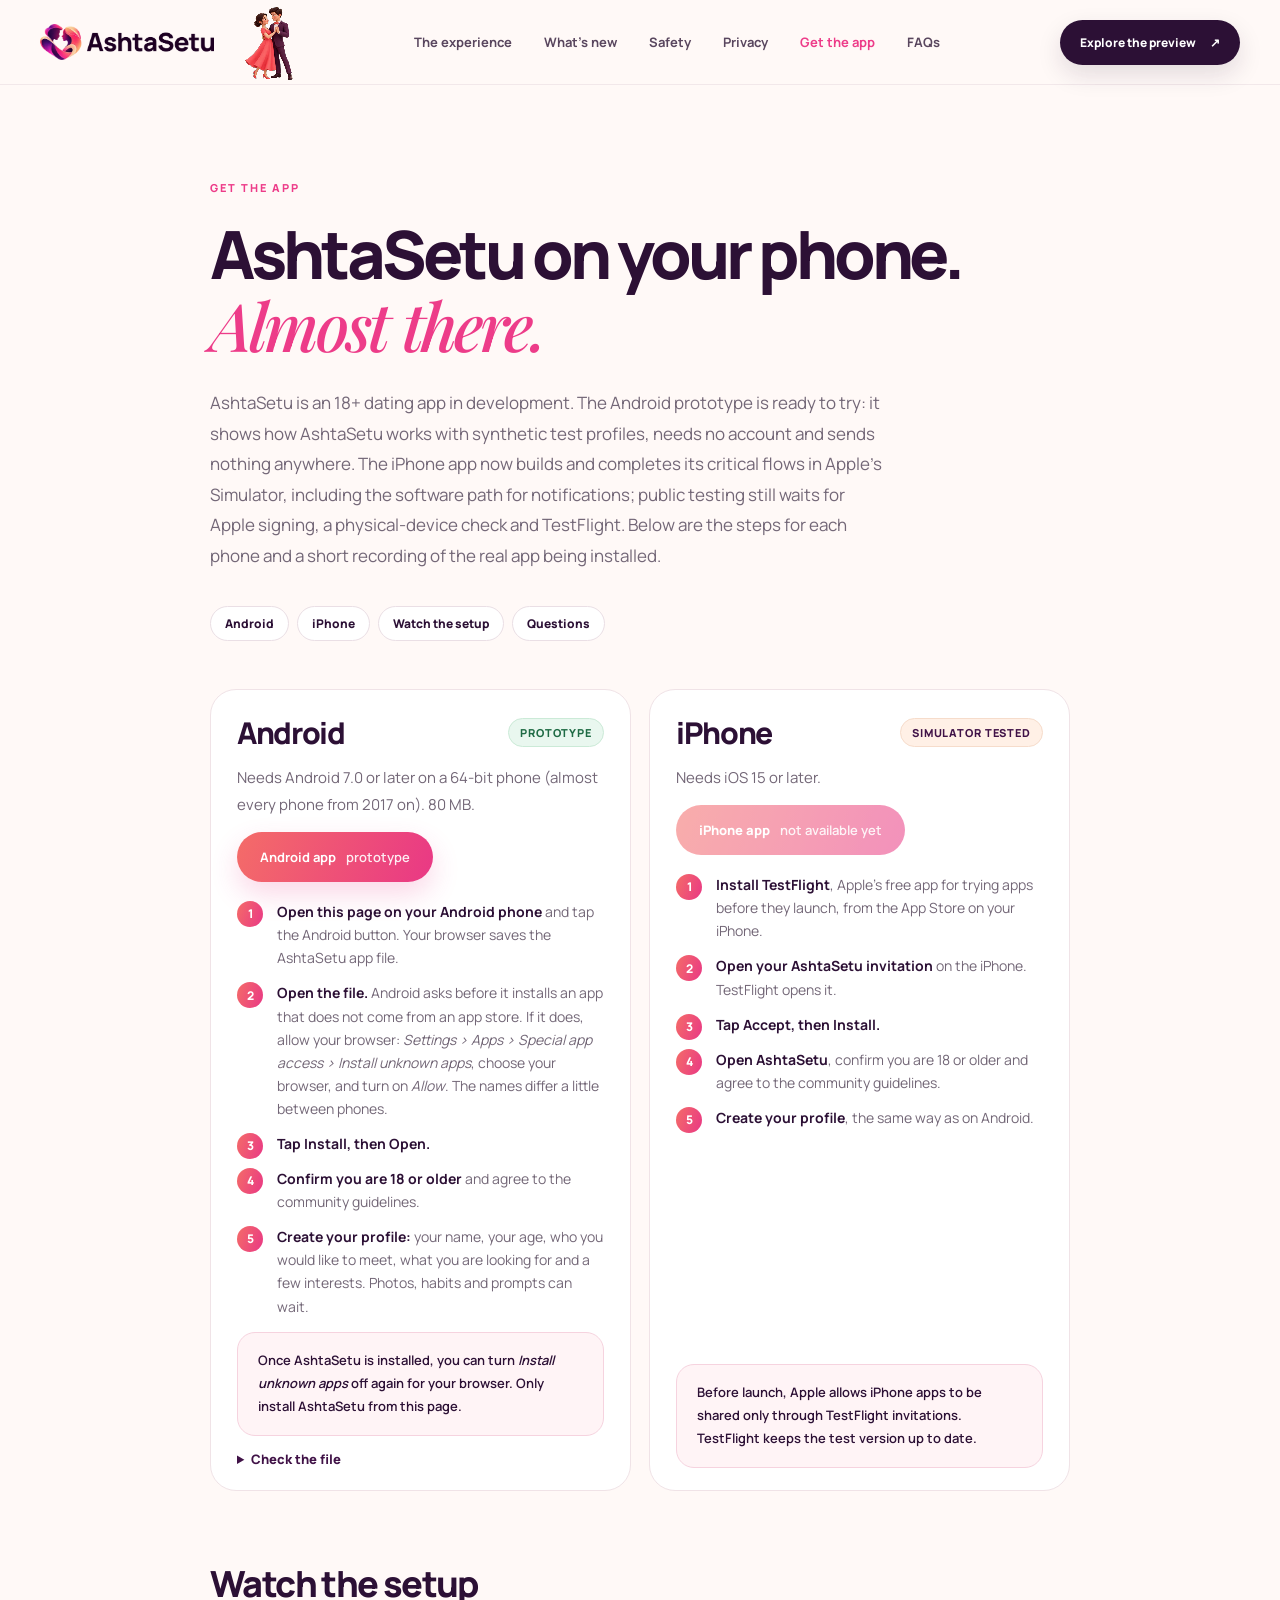
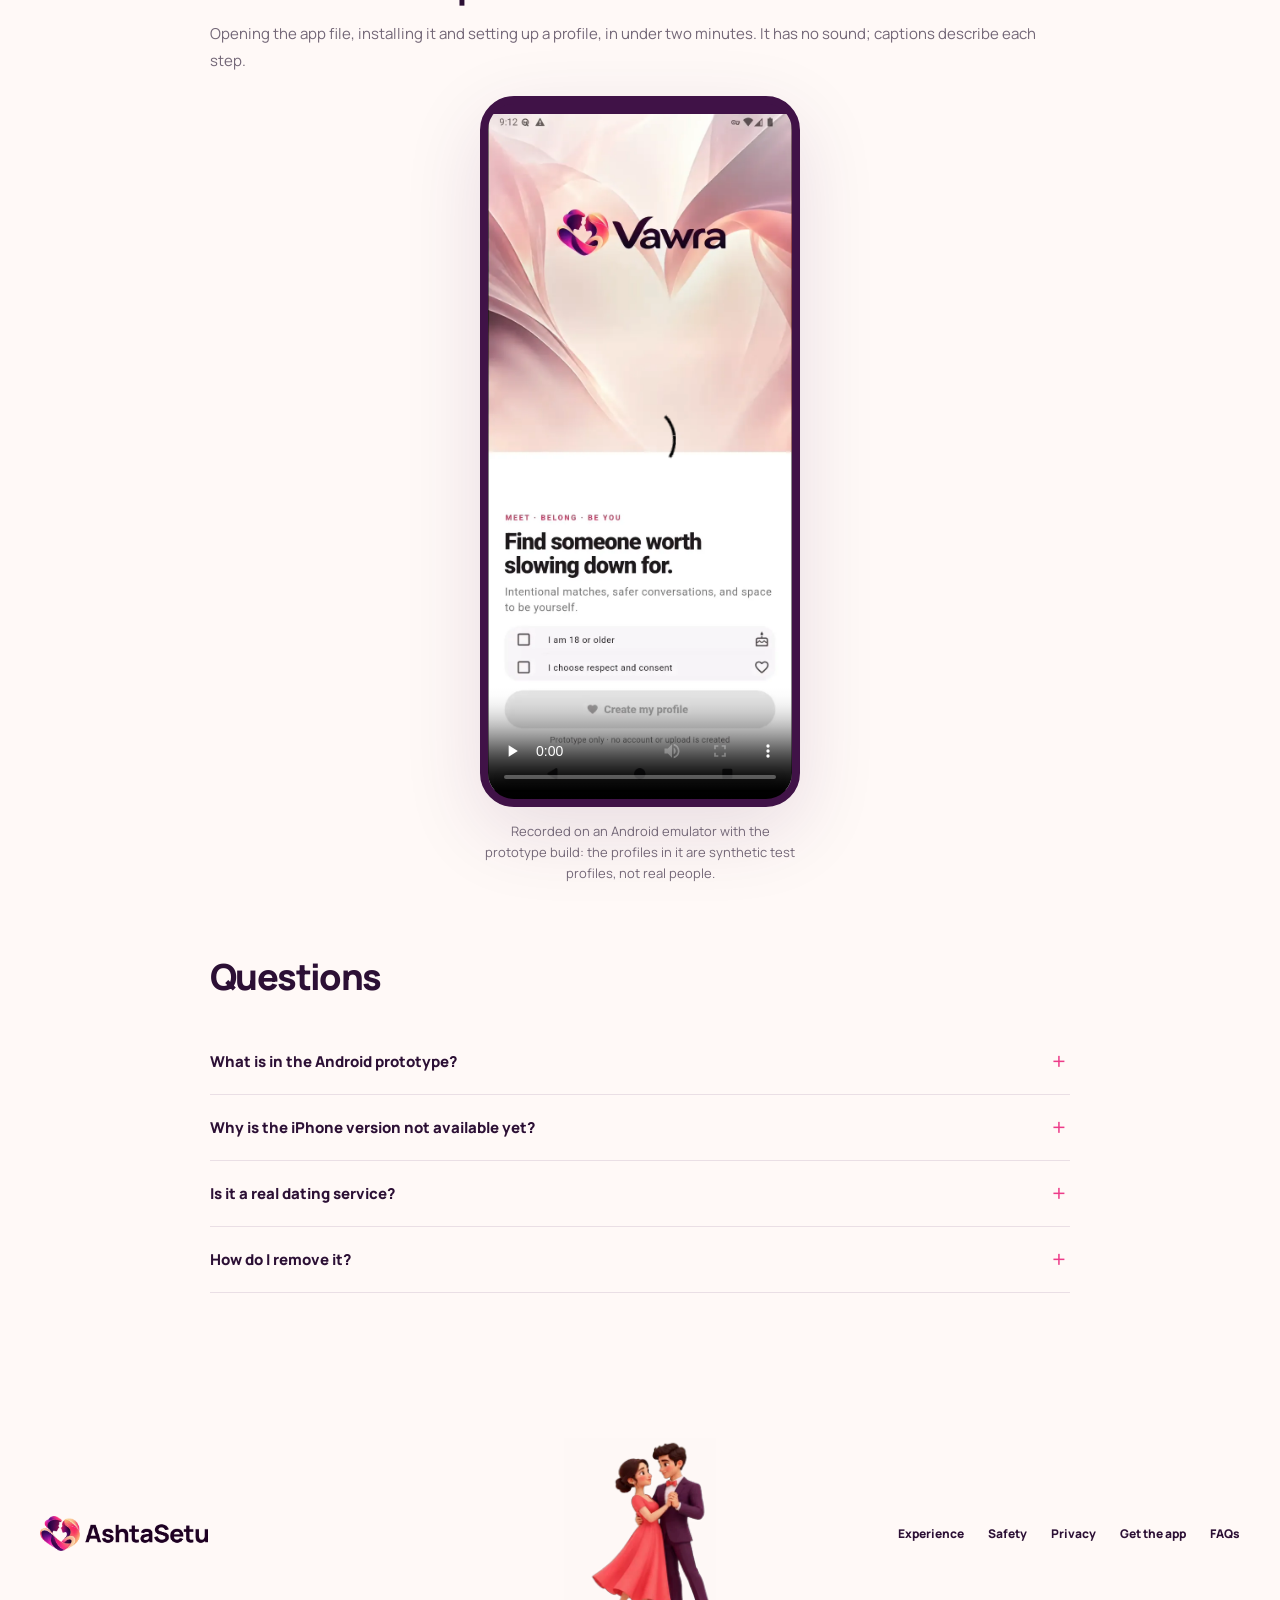
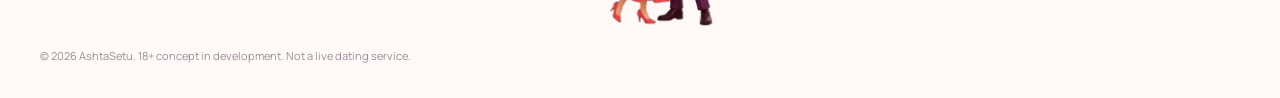
==== commit 2d78e6d3: "AshtaSetu site from vowra main 94916b2 (website/): AS-6, the whole couple dances and waltzes across " ====
--- a/get-the-app.html
+++ b/get-the-app.html
@@ -11,15 +11,15 @@
   <link rel="icon" href="assets/brand/favicon.png" type="image/png">
   <link rel="apple-touch-icon" href="assets/brand/apple-touch-icon.png">
   <link rel="preload" href="assets/fonts/manrope-latin.woff2" as="font" type="font/woff2" crossorigin>
-  <link rel="stylesheet" href="styles.css?v=83eaa78f53">
-  <script src="script.js?v=b892a3ecac" defer></script>
+  <link rel="stylesheet" href="styles.css?v=eae88c4087">
+  <script src="script.js?v=8f1221b1d3" defer></script>
 </head>
 <body>
   <a class="skip-link" href="#main">Skip to content</a>
   <header class="site-header">
     <nav class="nav shell" aria-label="Main navigation">
       <a class="brand" href="index.html" aria-label="AshtaSetu home"><img src="assets/brand/ashtasetu-lockup.webp" alt="AshtaSetu" width="520" height="109"></a>
-      <video class="mascot mascot-header" src="assets/mascot/couple-dance.mp4" poster="assets/mascot/couple-dance-poster.webp" muted loop playsinline preload="metadata" aria-hidden="true" tabindex="-1" data-mascot></video>
+      <span class="mascot mascot-header" aria-hidden="true" data-mascot><img src="assets/mascot/couple-waltz.webp" alt="" width="318" height="400"></span>
       <div class="nav-links" id="nav-links">
         <a href="index.html#experience">The experience</a><a href="index.html#new">What’s new</a><a href="safety.html">Safety</a><a href="privacy.html">Privacy</a><a href="get-the-app.html" aria-current="page">Get the app</a><a href="index.html#faq">FAQs</a>
       </div>
@@ -97,6 +97,6 @@
     </section>
   </main>
 
-  <footer class="footer shell"><a class="footer-brand" href="index.html"><img src="assets/brand/ashtasetu-lockup.webp" alt="AshtaSetu" width="520" height="109" loading="lazy"></a><video class="mascot mascot-footer" src="assets/mascot/couple-dance.mp4" poster="assets/mascot/couple-dance-poster.webp" muted loop playsinline preload="metadata" aria-hidden="true" tabindex="-1" data-mascot></video><div><a href="index.html#experience">Experience</a><a href="safety.html">Safety</a><a href="privacy.html">Privacy</a><a href="get-the-app.html">Get the app</a><a href="index.html#faq">FAQs</a></div><p>© <span id="year">2026</span> AshtaSetu. 18+ concept in development. Not a live dating service.</p></footer>
+  <footer class="footer shell"><a class="footer-brand" href="index.html"><img src="assets/brand/ashtasetu-lockup.webp" alt="AshtaSetu" width="520" height="109" loading="lazy"></a><span class="mascot mascot-footer" aria-hidden="true" data-mascot><img src="assets/mascot/couple-waltz.webp" alt="" width="318" height="400" loading="lazy"></span><div><a href="index.html#experience">Experience</a><a href="safety.html">Safety</a><a href="privacy.html">Privacy</a><a href="get-the-app.html">Get the app</a><a href="index.html#faq">FAQs</a></div><p>© <span id="year">2026</span> AshtaSetu. 18+ concept in development. Not a live dating service.</p></footer>
 </body>
 </html>
--- a/styles.css
+++ b/styles.css
@@ -19,15 +19,27 @@
 /* Get the app */
 .app-grid{display:grid;grid-template-columns:1fr 1fr;gap:18px;margin-top:48px}.app-card{background:#fff;border:1px solid #f0e3e7;border-radius:26px;padding:26px 26px 22px;display:flex;flex-direction:column;gap:14px}.app-card h2{margin:0!important;font-size:clamp(24px,2.6vw,30px)!important}.app-card-head{display:flex;align-items:center;justify-content:space-between;gap:12px}.app-status{font-size:11px;font-weight:800;letter-spacing:.08em;text-transform:uppercase;color:var(--plum);background:var(--peach);border:1px solid #f6dccb;border-radius:999px;padding:6px 11px;white-space:nowrap}.app-needs{margin:0;font-size:14px;color:var(--muted)}.app-button{align-self:flex-start;gap:10px;opacity:.55;cursor:not-allowed;box-shadow:none}.app-button:hover{transform:none}.app-button-note{font-weight:600;opacity:.9}.app-steps{margin:4px 0 0;padding:0;list-style:none;counter-reset:step;display:grid;gap:12px}.app-steps li{counter-increment:step;position:relative;padding-left:40px;font-size:14px;line-height:1.65;color:var(--muted)}.app-steps li strong{color:var(--ink)}.app-steps li::before{content:counter(step);position:absolute;left:0;top:1px;width:26px;height:26px;border-radius:50%;display:grid;place-items:center;font-size:12px;font-weight:800;color:#fff;background:linear-gradient(110deg,#f46c68,#e93885)}.app-card .doc-note{margin:auto 0 0;font-size:13px;font-weight:600}.app-video{margin:22px auto 0;max-width:320px}.app-video video{display:block;width:100%;height:auto;aspect-ratio:9/20;border-radius:34px;border:8px solid var(--plum);background:var(--plum);box-shadow:var(--shadow)}.app-video figcaption{margin-top:14px;font-size:13px;color:var(--muted);text-align:center;line-height:1.6}.doc .faq{display:block}.app-button-on{align-self:flex-start;gap:10px}.doc a.app-button-on{color:#fff;text-decoration:none}.app-status-on{background:#e9f7ef;border-color:#cbead7;color:#1f6b45}.app-check summary{cursor:pointer;font-size:13px;font-weight:800;color:var(--plum)}.app-check p{font-size:12.5px;line-height:1.7;color:var(--muted);margin:8px 0 0}.app-check code{font-size:11.5px;word-break:break-all;color:var(--ink)}
 @media(max-width:820px){.app-grid{grid-template-columns:1fr}}
-/* Mascots: AshtaSetu's coral and plum dancers (Higgsfield art, cartoon characters, not real people) waltz in the
-   header and the footer. Decorative: muted, no controls, hidden from screen readers; script.js plays them only
-   when motion is welcome and they are on screen. The video's porcelain fades into the page at its edges. */
-.mascot{display:block;flex:none;aspect-ratio:11/12;height:auto;object-fit:cover;object-position:52% 50%;pointer-events:none;-webkit-mask-image:radial-gradient(ellipse 50% 50% at 50% 50%,#000 64%,transparent 100%);mask-image:radial-gradient(ellipse 50% 50% at 50% 50%,#000 64%,transparent 100%)}
-.mascot-header{width:68px;margin-left:-18px}
-.footer{grid-template-columns:1fr auto 1fr}.mascot-footer{width:150px;justify-self:center}.footer>div{justify-self:end}
-@media(max-width:720px){.mascot-header{display:none}.mascot-footer{width:124px;margin:-6px 0 -10px}}
-/* Hosts: the same couple, cut out and waving, stand by the hero's buttons on wide screens with a speech bubble, as
+/* Mascots: AshtaSetu's coral and plum dancers (Higgsfield art, cartoon characters, not real people), cut out whole,
+   head to toe. They waltz beside the header logo, in the footer, and across the top of the home page's hero, turning
+   at each end. Decorative: hidden from screen readers. script.js plays the transparent dance only where it plays
+   properly and never for reduced motion; otherwise the cut-out still stands (and, on the walkway, glides). */
+.mascot,.walker{display:block;flex:none;position:relative;aspect-ratio:318/400;pointer-events:none}
+.mascot img,.mascot video,.walker img,.walker video{position:absolute;inset:0;width:100%;height:100%;object-fit:contain}
+.mascot video,.walker video{opacity:0;transition:opacity .2s}
+.mascot.dancing video,.walker.dancing video{opacity:1}
+.mascot.dancing img,.walker.dancing img{visibility:hidden}
+.mascot-header{height:76px;margin:-6px 0 -8px -12px}
+.footer{grid-template-columns:1fr auto 1fr}.mascot-footer{height:190px;justify-self:center}.footer>div{justify-self:end}
+.walkway{position:relative;height:150px;margin:0 0 4px}
+.walker{position:absolute;left:0;bottom:0;height:100%;will-change:transform}
+.walker::after{content:"";position:absolute;left:20%;right:20%;bottom:-3px;height:10px;border-radius:50%;background:radial-gradient(closest-side,rgba(64,18,71,.2),transparent);z-index:-1}
+.walker.flip img,.walker.flip video{scale:-1 1}
+@keyframes waltz-sway{0%,100%{translate:0 0;rotate:0deg}50%{translate:0 -4px;rotate:-2deg}}
+.walkway.gliding .walker:not(.dancing) img{animation:waltz-sway 1.3s ease-in-out infinite;transform-origin:50% 100%}
+@media(max-width:720px){.mascot-header{display:none}.mascot-footer{height:150px;margin:-4px 0}.walkway{height:112px}}
+@media(prefers-reduced-motion:reduce){.walker img{animation:none!important}}
+/* Hosts: the same couple, cut out and waving, stand beside the hero's buttons (placed from the button row, so they stay there whatever the text above does) on wide screens with a speech bubble, as
    Vyom does on the Ashtadeep site. Decorative (aria-hidden): the bubble's lines say what the page already says. */
 .hosts{display:none}
 @keyframes hosts-in{from{opacity:0;transform:translateY(26px)}}
-@media(min-width:1260px){.hosts{display:block;position:absolute;left:500px;top:330px;width:120px;z-index:3;pointer-events:none}.hosts-img{width:100%;height:auto;filter:drop-shadow(0 16px 20px rgba(64,18,71,.22));animation:hosts-in .7s cubic-bezier(.2,.8,.2,1) .3s both}.hosts-bubble{position:absolute;left:30px;bottom:calc(100% + 10px);width:196px;margin:0;padding:11px 14px;background:#fff;border-radius:16px;box-shadow:var(--shadow);font-size:13px;font-weight:700;line-height:1.38;color:var(--ink);transition:opacity .26s;animation:hosts-in .5s ease-out 1s both}.hosts-bubble::after{content:"";position:absolute;left:34px;top:100%;border:8px solid transparent;border-top-color:#fff;border-bottom:0}.hosts-bubble.fade{opacity:0}}
+@media(min-width:1260px){.hero-actions{position:relative}.hosts{display:block;position:absolute;left:500px;bottom:-22px;width:120px;z-index:3;pointer-events:none}.hosts-img{width:100%;height:auto;filter:drop-shadow(0 16px 20px rgba(64,18,71,.22));animation:hosts-in .7s cubic-bezier(.2,.8,.2,1) .3s both}.hosts-bubble{position:absolute;left:30px;bottom:calc(100% + 10px);width:196px;margin:0;padding:11px 14px;background:#fff;border-radius:16px;box-shadow:var(--shadow);font-size:13px;font-weight:700;line-height:1.38;color:var(--ink);transition:opacity .26s;animation:hosts-in .5s ease-out 1s both}.hosts-bubble::after{content:"";position:absolute;left:34px;top:100%;border:8px solid transparent;border-top-color:#fff;border-bottom:0}.hosts-bubble.fade{opacity:0}}
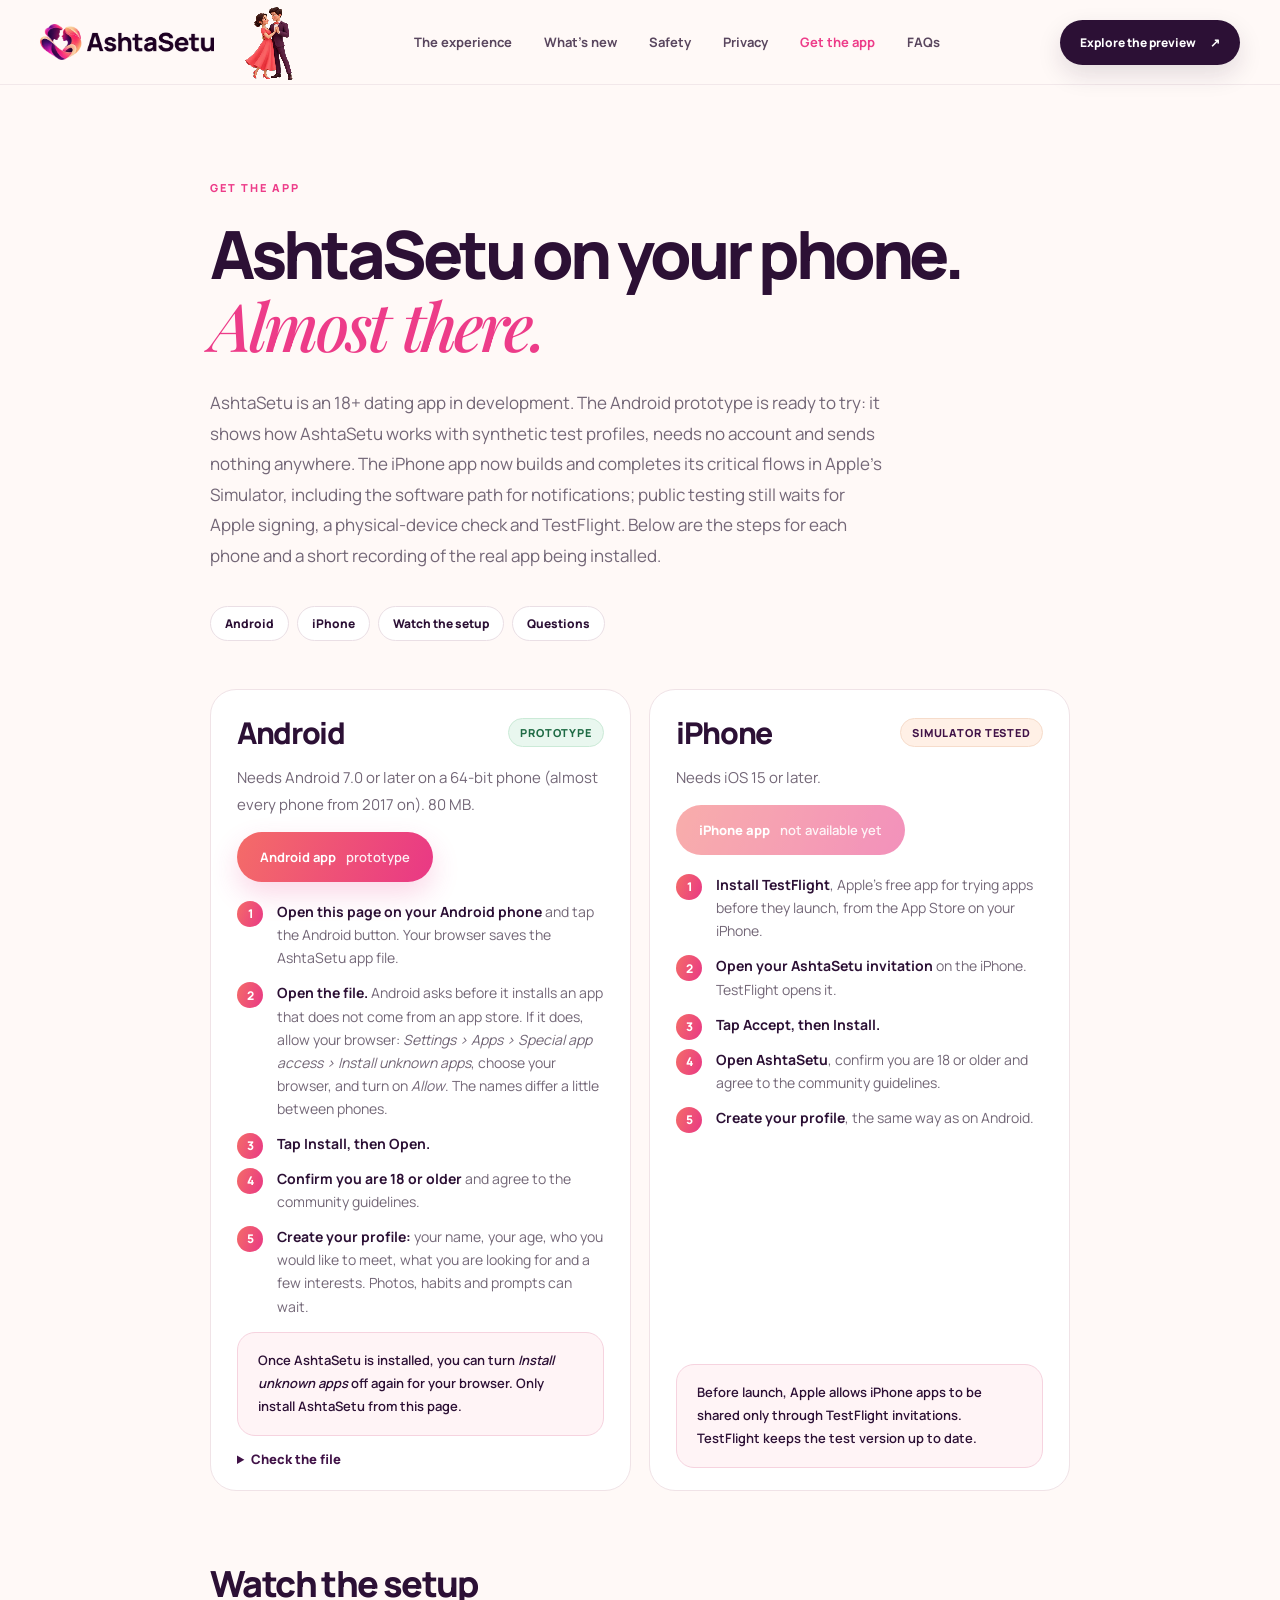
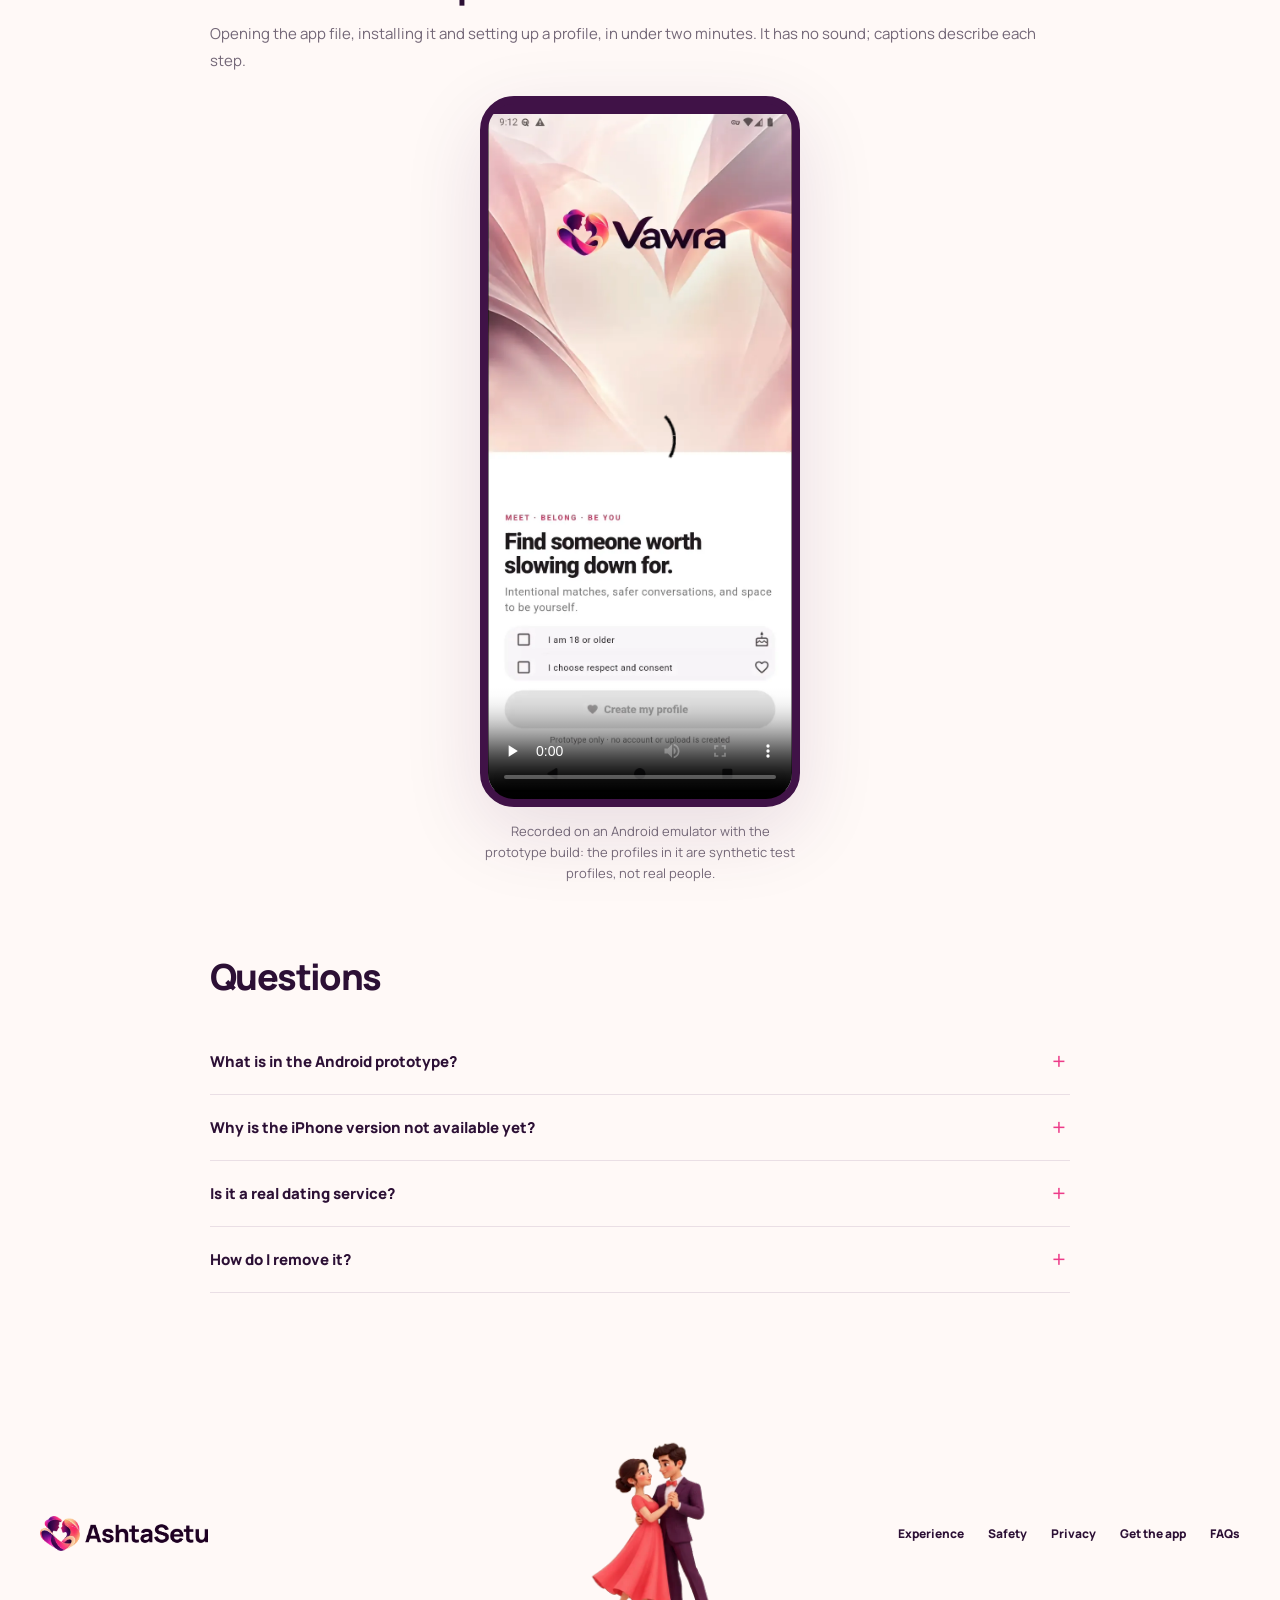
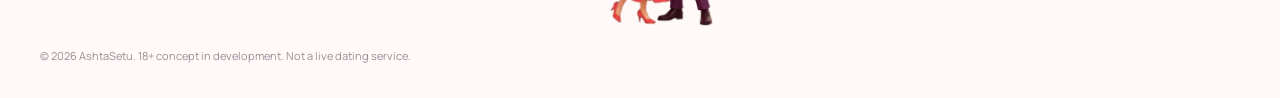
==== commit 8171c70b: "AshtaSetu site from vowra main 0cd01d9 (website/): AS-7, the couple dances in one place with a clean" ====
--- a/get-the-app.html
+++ b/get-the-app.html
@@ -11,8 +11,8 @@
   <link rel="icon" href="assets/brand/favicon.png" type="image/png">
   <link rel="apple-touch-icon" href="assets/brand/apple-touch-icon.png">
   <link rel="preload" href="assets/fonts/manrope-latin.woff2" as="font" type="font/woff2" crossorigin>
-  <link rel="stylesheet" href="styles.css?v=eae88c4087">
-  <script src="script.js?v=8f1221b1d3" defer></script>
+  <link rel="stylesheet" href="styles.css?v=37e49724a3">
+  <script src="script.js?v=49c0c96ef6" defer></script>
 </head>
 <body>
   <a class="skip-link" href="#main">Skip to content</a>
--- a/styles.css
+++ b/styles.css
@@ -20,24 +20,19 @@
 .app-grid{display:grid;grid-template-columns:1fr 1fr;gap:18px;margin-top:48px}.app-card{background:#fff;border:1px solid #f0e3e7;border-radius:26px;padding:26px 26px 22px;display:flex;flex-direction:column;gap:14px}.app-card h2{margin:0!important;font-size:clamp(24px,2.6vw,30px)!important}.app-card-head{display:flex;align-items:center;justify-content:space-between;gap:12px}.app-status{font-size:11px;font-weight:800;letter-spacing:.08em;text-transform:uppercase;color:var(--plum);background:var(--peach);border:1px solid #f6dccb;border-radius:999px;padding:6px 11px;white-space:nowrap}.app-needs{margin:0;font-size:14px;color:var(--muted)}.app-button{align-self:flex-start;gap:10px;opacity:.55;cursor:not-allowed;box-shadow:none}.app-button:hover{transform:none}.app-button-note{font-weight:600;opacity:.9}.app-steps{margin:4px 0 0;padding:0;list-style:none;counter-reset:step;display:grid;gap:12px}.app-steps li{counter-increment:step;position:relative;padding-left:40px;font-size:14px;line-height:1.65;color:var(--muted)}.app-steps li strong{color:var(--ink)}.app-steps li::before{content:counter(step);position:absolute;left:0;top:1px;width:26px;height:26px;border-radius:50%;display:grid;place-items:center;font-size:12px;font-weight:800;color:#fff;background:linear-gradient(110deg,#f46c68,#e93885)}.app-card .doc-note{margin:auto 0 0;font-size:13px;font-weight:600}.app-video{margin:22px auto 0;max-width:320px}.app-video video{display:block;width:100%;height:auto;aspect-ratio:9/20;border-radius:34px;border:8px solid var(--plum);background:var(--plum);box-shadow:var(--shadow)}.app-video figcaption{margin-top:14px;font-size:13px;color:var(--muted);text-align:center;line-height:1.6}.doc .faq{display:block}.app-button-on{align-self:flex-start;gap:10px}.doc a.app-button-on{color:#fff;text-decoration:none}.app-status-on{background:#e9f7ef;border-color:#cbead7;color:#1f6b45}.app-check summary{cursor:pointer;font-size:13px;font-weight:800;color:var(--plum)}.app-check p{font-size:12.5px;line-height:1.7;color:var(--muted);margin:8px 0 0}.app-check code{font-size:11.5px;word-break:break-all;color:var(--ink)}
 @media(max-width:820px){.app-grid{grid-template-columns:1fr}}
 /* Mascots: AshtaSetu's coral and plum dancers (Higgsfield art, cartoon characters, not real people), cut out whole,
-   head to toe. They waltz beside the header logo, in the footer, and across the top of the home page's hero, turning
-   at each end. Decorative: hidden from screen readers. script.js plays the transparent dance only where it plays
-   properly and never for reduced motion; otherwise the cut-out still stands (and, on the walkway, glides). */
-.mascot,.walker{display:block;flex:none;position:relative;aspect-ratio:318/400;pointer-events:none}
-.mascot img,.mascot video,.walker img,.walker video{position:absolute;inset:0;width:100%;height:100%;object-fit:contain}
-.mascot video,.walker video{opacity:0;transition:opacity .2s}
-.mascot.dancing video,.walker.dancing video{opacity:1}
-.mascot.dancing img,.walker.dancing img{visibility:hidden}
+   head to toe. They waltz in one place beside the header logo, in the footer, and at the top of the home page's
+   hero: only the dance moves, never the couple's position (owner, 2026-10-07). Decorative: hidden from screen
+   readers. script.js plays the transparent dance only where it plays properly and never for reduced motion;
+   otherwise the cut-out still stands. */
+.mascot,.dancer{display:block;flex:none;position:relative;aspect-ratio:318/400;pointer-events:none}
+.mascot img,.mascot video,.dancer img,.dancer video{position:absolute;inset:0;width:100%;height:100%;object-fit:contain}
+.mascot video,.dancer video{opacity:0;transition:opacity .2s}
+.mascot.dancing video,.dancer.dancing video{opacity:1}
+.mascot.dancing img,.dancer.dancing img{visibility:hidden}
 .mascot-header{height:76px;margin:-6px 0 -8px -12px}
 .footer{grid-template-columns:1fr auto 1fr}.mascot-footer{height:190px;justify-self:center}.footer>div{justify-self:end}
-.walkway{position:relative;height:150px;margin:0 0 4px}
-.walker{position:absolute;left:0;bottom:0;height:100%;will-change:transform}
-.walker::after{content:"";position:absolute;left:20%;right:20%;bottom:-3px;height:10px;border-radius:50%;background:radial-gradient(closest-side,rgba(64,18,71,.2),transparent);z-index:-1}
-.walker.flip img,.walker.flip video{scale:-1 1}
-@keyframes waltz-sway{0%,100%{translate:0 0;rotate:0deg}50%{translate:0 -4px;rotate:-2deg}}
-.walkway.gliding .walker:not(.dancing) img{animation:waltz-sway 1.3s ease-in-out infinite;transform-origin:50% 100%}
-@media(max-width:720px){.mascot-header{display:none}.mascot-footer{height:150px;margin:-4px 0}.walkway{height:112px}}
-@media(prefers-reduced-motion:reduce){.walker img{animation:none!important}}
+.dancer{height:150px;margin:0 0 4px}
+@media(max-width:720px){.mascot-header{display:none}.mascot-footer{height:150px;margin:-4px 0}.dancer{height:112px}}
 /* Hosts: the same couple, cut out and waving, stand beside the hero's buttons (placed from the button row, so they stay there whatever the text above does) on wide screens with a speech bubble, as
    Vyom does on the Ashtadeep site. Decorative (aria-hidden): the bubble's lines say what the page already says. */
 .hosts{display:none}
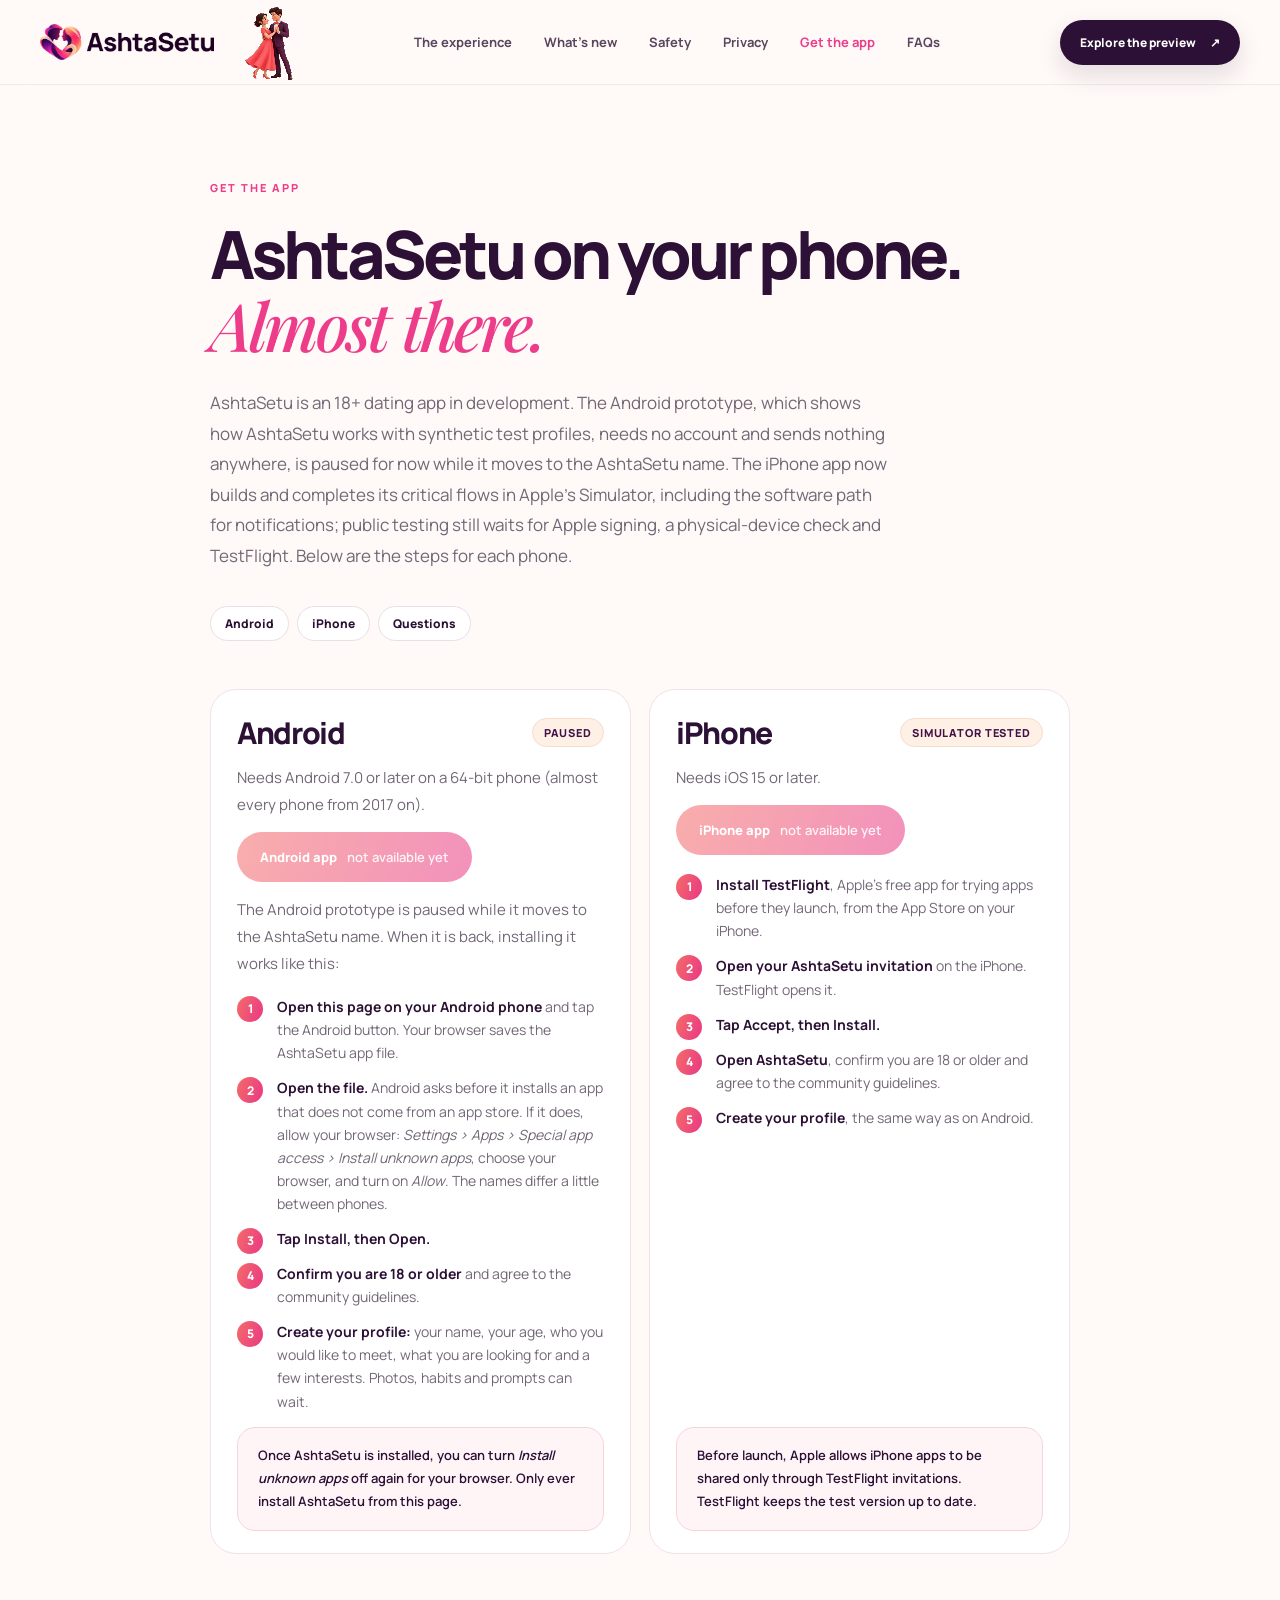
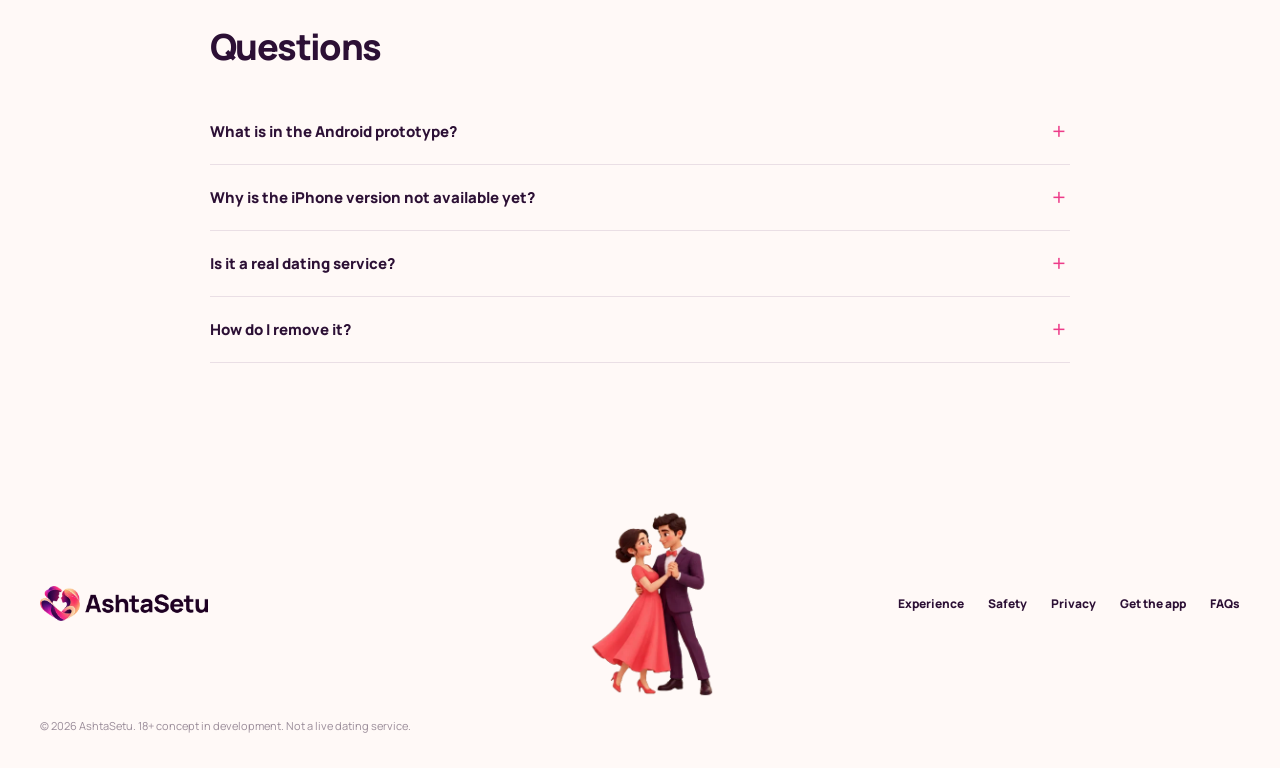
==== commit 5d92832a: "AshtaSetu site from main f3f37cc (website/): AS-8, the Android prototype is paused Co-Authored-By: C" ====
--- a/get-the-app.html
+++ b/get-the-app.html
@@ -6,7 +6,7 @@
   <meta name="referrer" content="strict-origin-when-cross-origin">
   <meta name="viewport" content="width=device-width, initial-scale=1">
   <meta name="theme-color" content="#fff9f7">
-  <meta name="description" content="How to install AshtaSetu, an 18+ dating app in development, on Android and iPhone: what you need, the setup steps, and a recording of the real app being installed.">
+  <meta name="description" content="How to install AshtaSetu, an 18+ dating app in development, on Android and iPhone: what you need and the setup steps.">
   <title>Get the AshtaSetu app</title>
   <link rel="icon" href="assets/brand/favicon.png" type="image/png">
   <link rel="apple-touch-icon" href="assets/brand/apple-touch-icon.png">
@@ -31,20 +31,21 @@
   <main id="main" class="doc shell">
     <span class="kicker">GET THE APP</span>
     <h1>AshtaSetu on your phone.<br><em>Almost there.</em></h1>
-    <p class="doc-lede">AshtaSetu is an 18+ dating app in development. The Android prototype is ready to try: it shows how AshtaSetu works with synthetic test profiles, needs no account and sends nothing anywhere. The iPhone app now builds and completes its critical flows in Apple’s Simulator, including the software path for notifications; public testing still waits for Apple signing, a physical-device check and TestFlight. Below are the steps for each phone and a short recording of the real app being installed.</p>
+    <p class="doc-lede">AshtaSetu is an 18+ dating app in development. The Android prototype, which shows how AshtaSetu works with synthetic test profiles, needs no account and sends nothing anywhere, is paused for now while it moves to the AshtaSetu name. The iPhone app now builds and completes its critical flows in Apple’s Simulator, including the software path for notifications; public testing still waits for Apple signing, a physical-device check and TestFlight. Below are the steps for each phone.</p>
 
     <nav class="doc-toc" aria-label="On this page">
-      <a href="#android">Android</a><a href="#iphone">iPhone</a><a href="#video">Watch the setup</a><a href="#questions">Questions</a>
+      <a href="#android">Android</a><a href="#iphone">iPhone</a><a href="#questions">Questions</a>
     </nav>
 
     <div class="app-grid">
       <section id="android" class="app-card" aria-labelledby="android-title">
         <div class="app-card-head">
           <h2 id="android-title">Android</h2>
-          <span class="app-status app-status-on">Prototype</span>
+          <span class="app-status">Paused</span>
         </div>
-        <p class="app-needs">Needs Android 7.0 or later on a 64-bit phone (almost every phone from 2017 on). 80 MB.</p>
-        <a class="button button-primary app-button-on" href="ashtasetu-android.apk" download>Android app <span class="app-button-note">prototype</span></a>
+        <p class="app-needs">Needs Android 7.0 or later on a 64-bit phone (almost every phone from 2017 on).</p>
+        <span class="button button-primary app-button" role="link" aria-disabled="true">Android app <span class="app-button-note">not available yet</span></span>
+        <p class="app-needs">The Android prototype is paused while it moves to the AshtaSetu name. When it is back, installing it works like this:</p>
         <ol class="app-steps">
           <li><strong>Open this page on your Android phone</strong> and tap the Android button. Your browser saves the AshtaSetu app file.</li>
           <li><strong>Open the file.</strong> Android asks before it installs an app that does not come from an app store. If it does, allow your browser: <em>Settings › Apps › Special app access › Install unknown apps</em>, choose your browser, and turn on <em>Allow</em>. The names differ a little between phones.</li>
@@ -52,8 +53,7 @@
           <li><strong>Confirm you are 18 or older</strong> and agree to the community guidelines.</li>
           <li><strong>Create your profile:</strong> your name, your age, who you would like to meet, what you are looking for and a few interests. Photos, habits and prompts can wait.</li>
         </ol>
-        <p class="doc-note">Once AshtaSetu is installed, you can turn <em>Install unknown apps</em> off again for your browser. Only install AshtaSetu from this page.</p>
-        <details class="app-check"><summary>Check the file</summary><p>The file is signed with the AshtaSetu release key. Its SHA-256 checksum is <code>6376cfa8a884162352b1559a8b1c92cf8481f41be8e57fbed81ba3ad5ad4da6a</code>, and the signing certificate’s SHA-256 fingerprint is <code>34706bcd44320df1604fbd4c938b2287f27427db7c2915306f1b8ce37d4254c5</code>. Every AshtaSetu update carries the same certificate.</p></details>
+        <p class="doc-note">Once AshtaSetu is installed, you can turn <em>Install unknown apps</em> off again for your browser. Only ever install AshtaSetu from this page.</p>
       </section>
 
       <section id="iphone" class="app-card" aria-labelledby="iphone-title">
@@ -74,24 +74,12 @@
       </section>
     </div>
 
-    <section id="video" aria-labelledby="video-title">
-      <h2 id="video-title">Watch the setup</h2>
-      <p>Opening the app file, installing it and setting up a profile, in under two minutes. It has no sound; captions describe each step.</p>
-      <figure class="app-video">
-        <video controls playsinline preload="none" width="720" height="1600" poster="assets/video/setup-android-poster.webp" aria-describedby="video-caption">
-          <source src="assets/video/setup-android.mp4" type="video/mp4">
-          <track kind="captions" srclang="en" label="English" src="assets/video/setup-android.vtt" default>
-        </video>
-        <figcaption id="video-caption">Recorded on an Android emulator with the prototype build: the profiles in it are synthetic test profiles, not real people.</figcaption>
-      </figure>
-    </section>
-
     <section id="questions" class="faq" aria-labelledby="questions-title">
       <h2 id="questions-title">Questions</h2>
       <div class="faq-list">
         <details><summary>What is in the Android prototype?</summary><p>The whole AshtaSetu experience with synthetic test profiles: onboarding, Discover, matches, chat with suggested openers, safety tools and settings. It works without an account, stores your answers only on your phone and sends nothing anywhere. Signing in, real members and calls come later, after age checks, moderation and an independent security review are in place.</p></details>
         <details><summary>Why is the iPhone version not available yet?</summary><p>The app now builds and its critical offline and connected-account flows pass in Apple’s iPhone Simulator. Native notification registration is also wired. It still needs Apple signing, notification delivery and call testing on a physical iPhone, followed by TestFlight setup. When those checks pass, the iPhone button on this page switches on.</p></details>
-        <details><summary>Is it a real dating service?</summary><p>Not yet. AshtaSetu is not a live dating service, and the profiles in the prototype and the recording are synthetic test profiles.</p></details>
+        <details><summary>Is it a real dating service?</summary><p>Not yet. AshtaSetu is not a live dating service, and the profiles in the prototype are synthetic test profiles.</p></details>
         <details><summary>How do I remove it?</summary><p>On Android, touch and hold the AshtaSetu icon and choose <em>Uninstall</em>. On iPhone, touch and hold the icon and choose <em>Remove App</em>. Deleting your account is separate: it is in the app under Settings.</p></details>
       </div>
     </section>
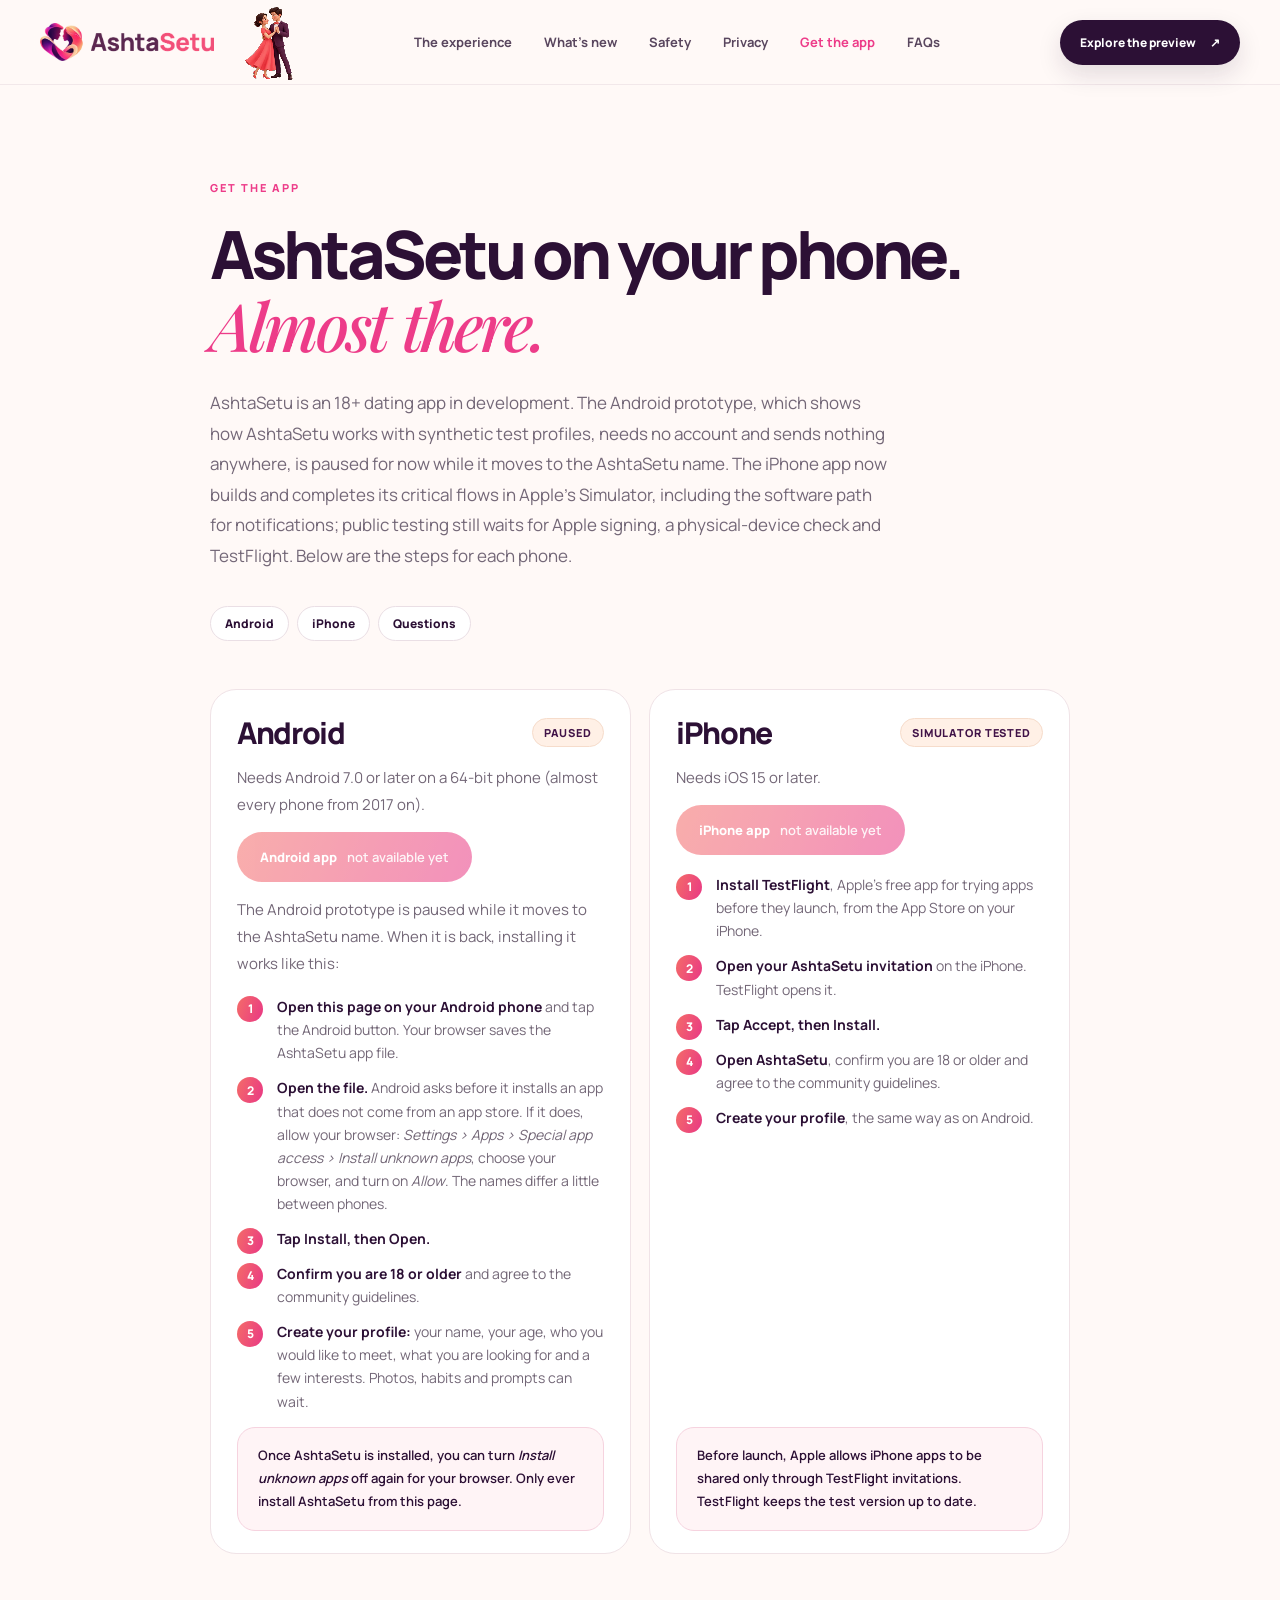
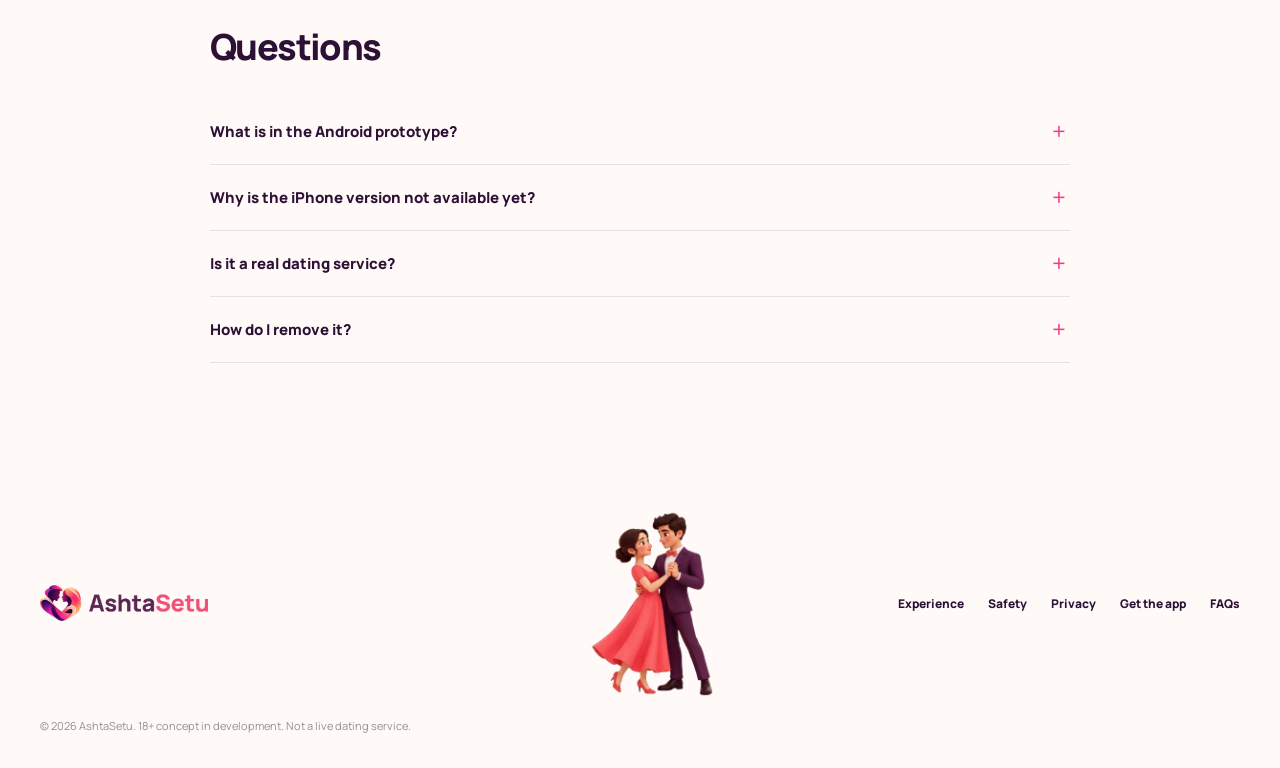
==== commit 8597404b: "AshtaSetu site from main 26cea50 (website/): AS-9, the AshtaSetu logo Co-Authored-By: Claude Opus 5." ====
--- a/get-the-app.html
+++ b/get-the-app.html
@@ -18,7 +18,7 @@
   <a class="skip-link" href="#main">Skip to content</a>
   <header class="site-header">
     <nav class="nav shell" aria-label="Main navigation">
-      <a class="brand" href="index.html" aria-label="AshtaSetu home"><img src="assets/brand/ashtasetu-lockup.webp" alt="AshtaSetu" width="520" height="109"></a>
+      <a class="brand" href="index.html" aria-label="AshtaSetu home"><img src="assets/brand/ashtasetu-lockup.webp" alt="AshtaSetu" width="520" height="113"></a>
       <span class="mascot mascot-header" aria-hidden="true" data-mascot><img src="assets/mascot/couple-waltz.webp" alt="" width="318" height="400"></span>
       <div class="nav-links" id="nav-links">
         <a href="index.html#experience">The experience</a><a href="index.html#new">What’s new</a><a href="safety.html">Safety</a><a href="privacy.html">Privacy</a><a href="get-the-app.html" aria-current="page">Get the app</a><a href="index.html#faq">FAQs</a>
@@ -85,6 +85,6 @@
     </section>
   </main>
 
-  <footer class="footer shell"><a class="footer-brand" href="index.html"><img src="assets/brand/ashtasetu-lockup.webp" alt="AshtaSetu" width="520" height="109" loading="lazy"></a><span class="mascot mascot-footer" aria-hidden="true" data-mascot><img src="assets/mascot/couple-waltz.webp" alt="" width="318" height="400" loading="lazy"></span><div><a href="index.html#experience">Experience</a><a href="safety.html">Safety</a><a href="privacy.html">Privacy</a><a href="get-the-app.html">Get the app</a><a href="index.html#faq">FAQs</a></div><p>© <span id="year">2026</span> AshtaSetu. 18+ concept in development. Not a live dating service.</p></footer>
+  <footer class="footer shell"><a class="footer-brand" href="index.html"><img src="assets/brand/ashtasetu-lockup.webp" alt="AshtaSetu" width="520" height="113" loading="lazy"></a><span class="mascot mascot-footer" aria-hidden="true" data-mascot><img src="assets/mascot/couple-waltz.webp" alt="" width="318" height="400" loading="lazy"></span><div><a href="index.html#experience">Experience</a><a href="safety.html">Safety</a><a href="privacy.html">Privacy</a><a href="get-the-app.html">Get the app</a><a href="index.html#faq">FAQs</a></div><p>© <span id="year">2026</span> AshtaSetu. 18+ concept in development. Not a live dating service.</p></footer>
 </body>
 </html>
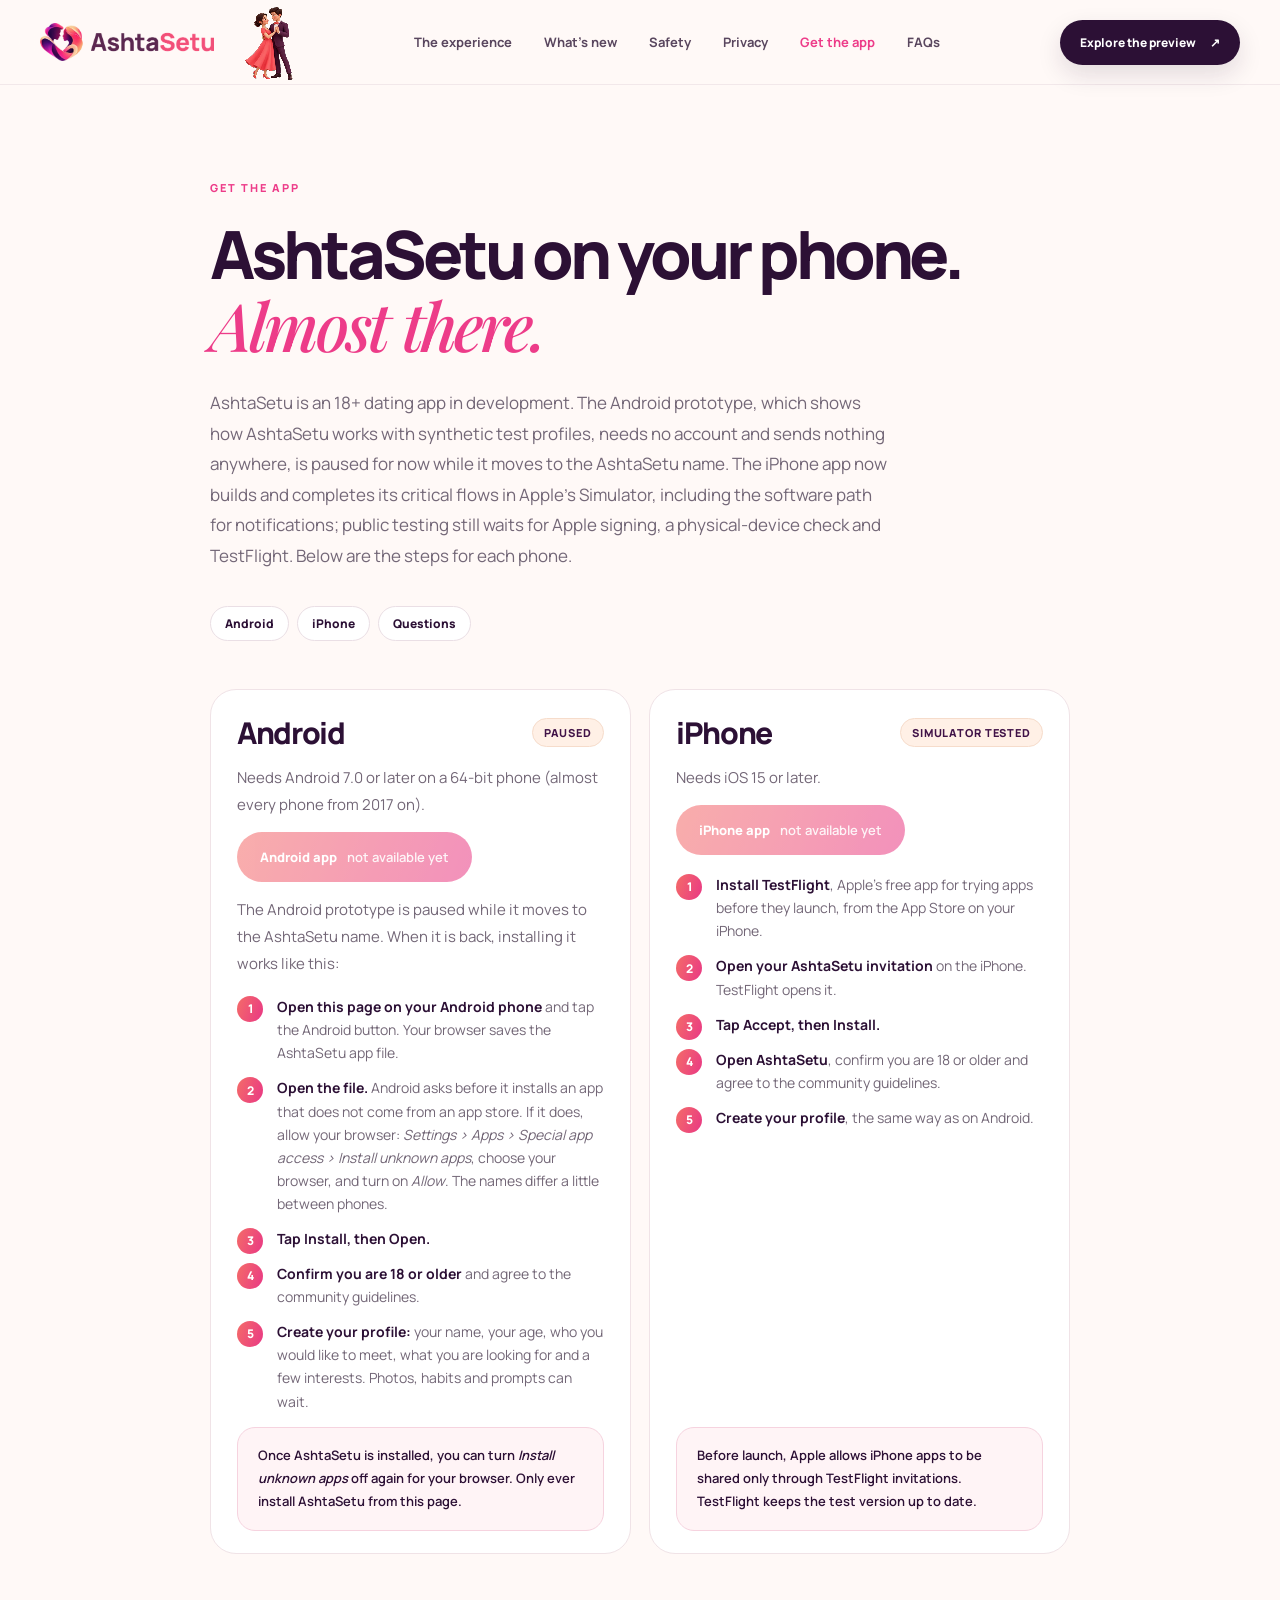
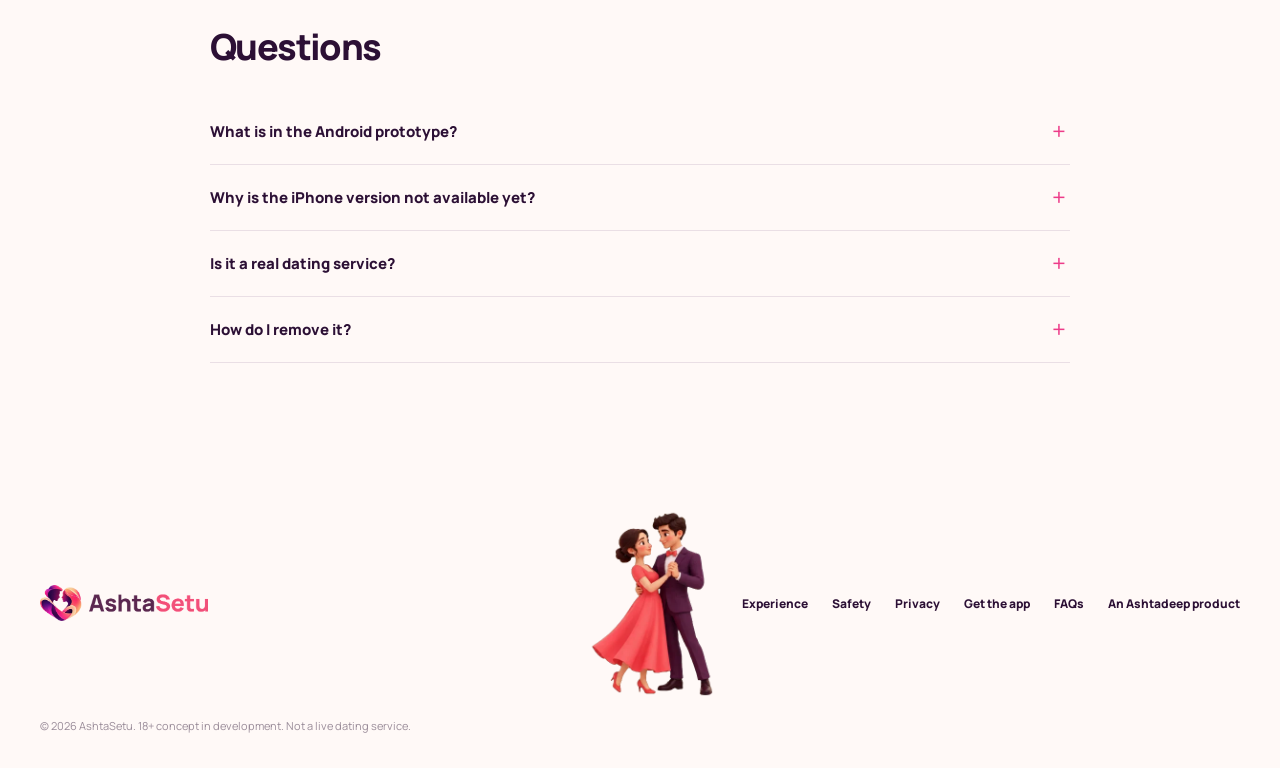
==== commit 99c42fc0: "AshtaSetu site from main e7bfc98 (website/): AS-14, every page links to the Ashtadeep company site C" ====
--- a/get-the-app.html
+++ b/get-the-app.html
@@ -85,6 +85,6 @@
     </section>
   </main>
 
-  <footer class="footer shell"><a class="footer-brand" href="index.html"><img src="assets/brand/ashtasetu-lockup.webp" alt="AshtaSetu" width="520" height="113" loading="lazy"></a><span class="mascot mascot-footer" aria-hidden="true" data-mascot><img src="assets/mascot/couple-waltz.webp" alt="" width="318" height="400" loading="lazy"></span><div><a href="index.html#experience">Experience</a><a href="safety.html">Safety</a><a href="privacy.html">Privacy</a><a href="get-the-app.html">Get the app</a><a href="index.html#faq">FAQs</a></div><p>© <span id="year">2026</span> AshtaSetu. 18+ concept in development. Not a live dating service.</p></footer>
+  <footer class="footer shell"><a class="footer-brand" href="index.html"><img src="assets/brand/ashtasetu-lockup.webp" alt="AshtaSetu" width="520" height="113" loading="lazy"></a><span class="mascot mascot-footer" aria-hidden="true" data-mascot><img src="assets/mascot/couple-waltz.webp" alt="" width="318" height="400" loading="lazy"></span><div><a href="index.html#experience">Experience</a><a href="safety.html">Safety</a><a href="privacy.html">Privacy</a><a href="get-the-app.html">Get the app</a><a href="index.html#faq">FAQs</a><a href="https://ashtadeep.com/">An Ashtadeep product</a></div><p>© <span id="year">2026</span> AshtaSetu. 18+ concept in development. Not a live dating service.</p></footer>
 </body>
 </html>
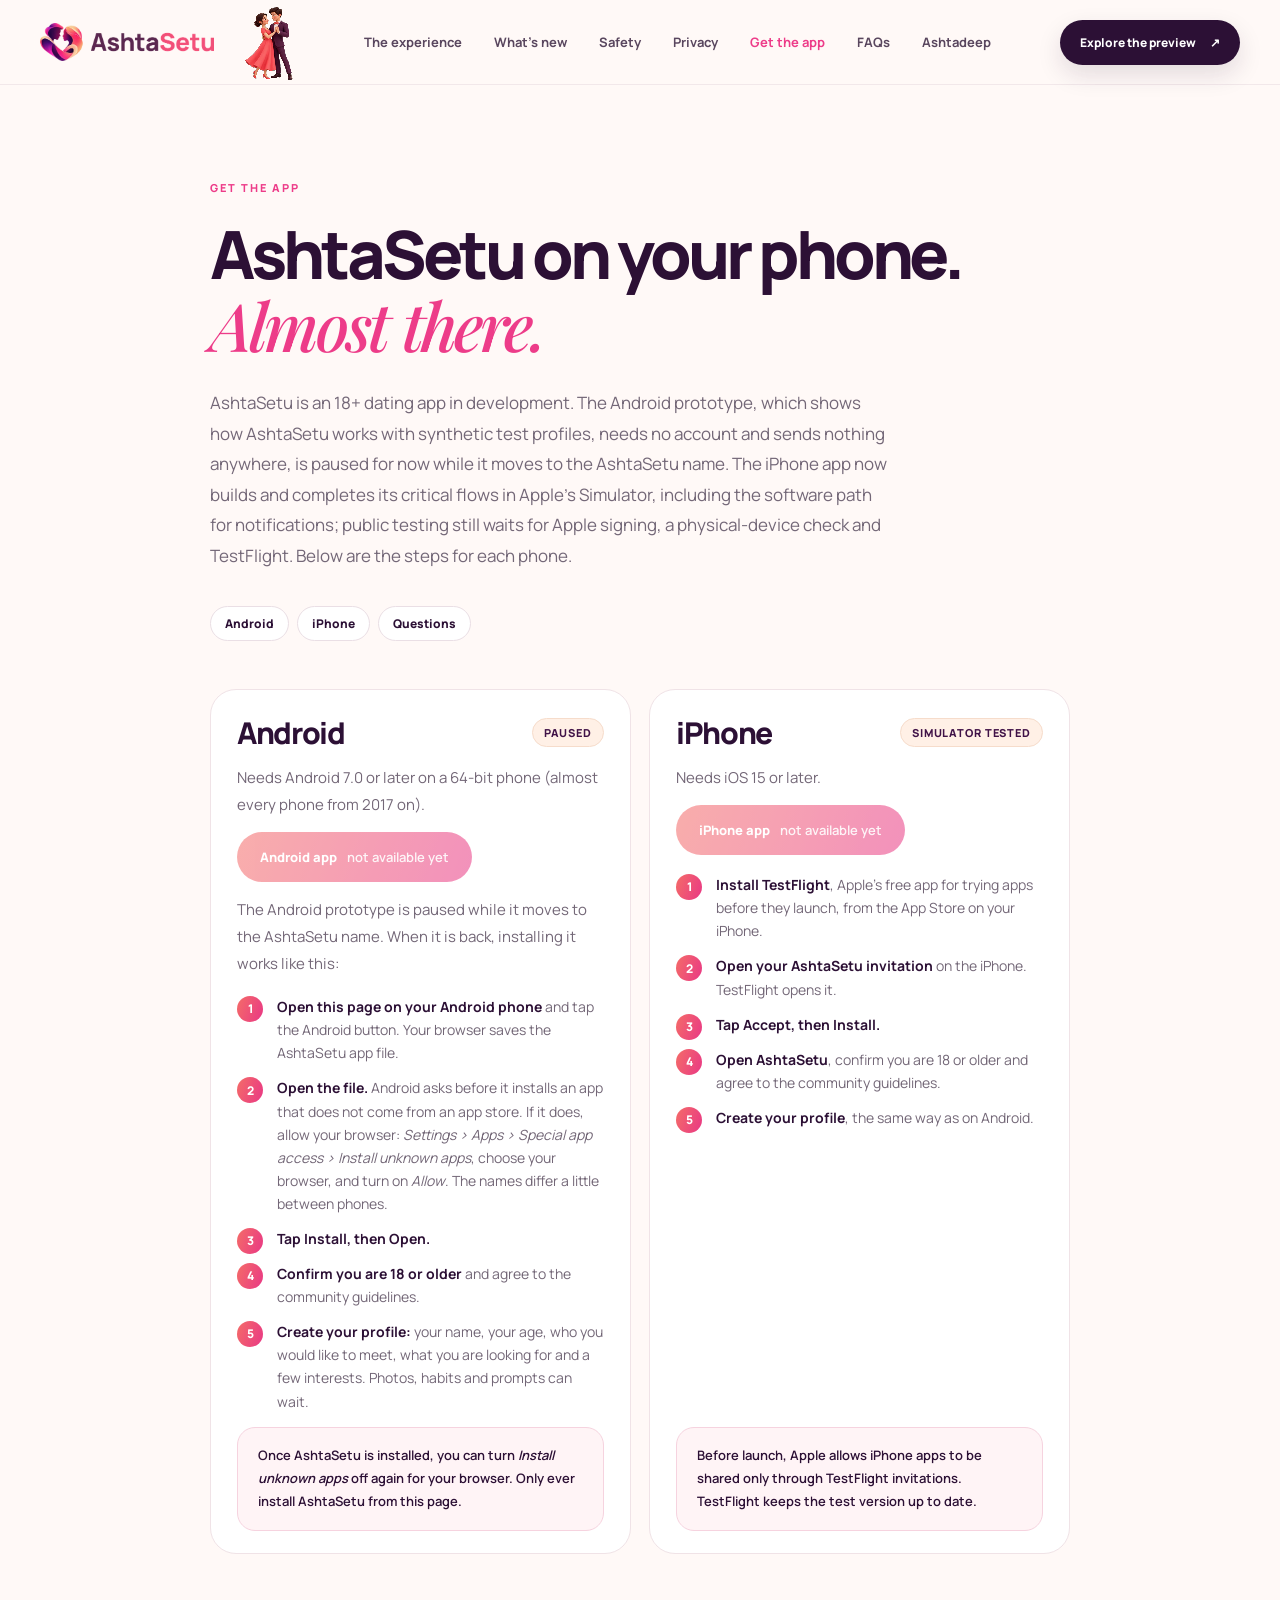
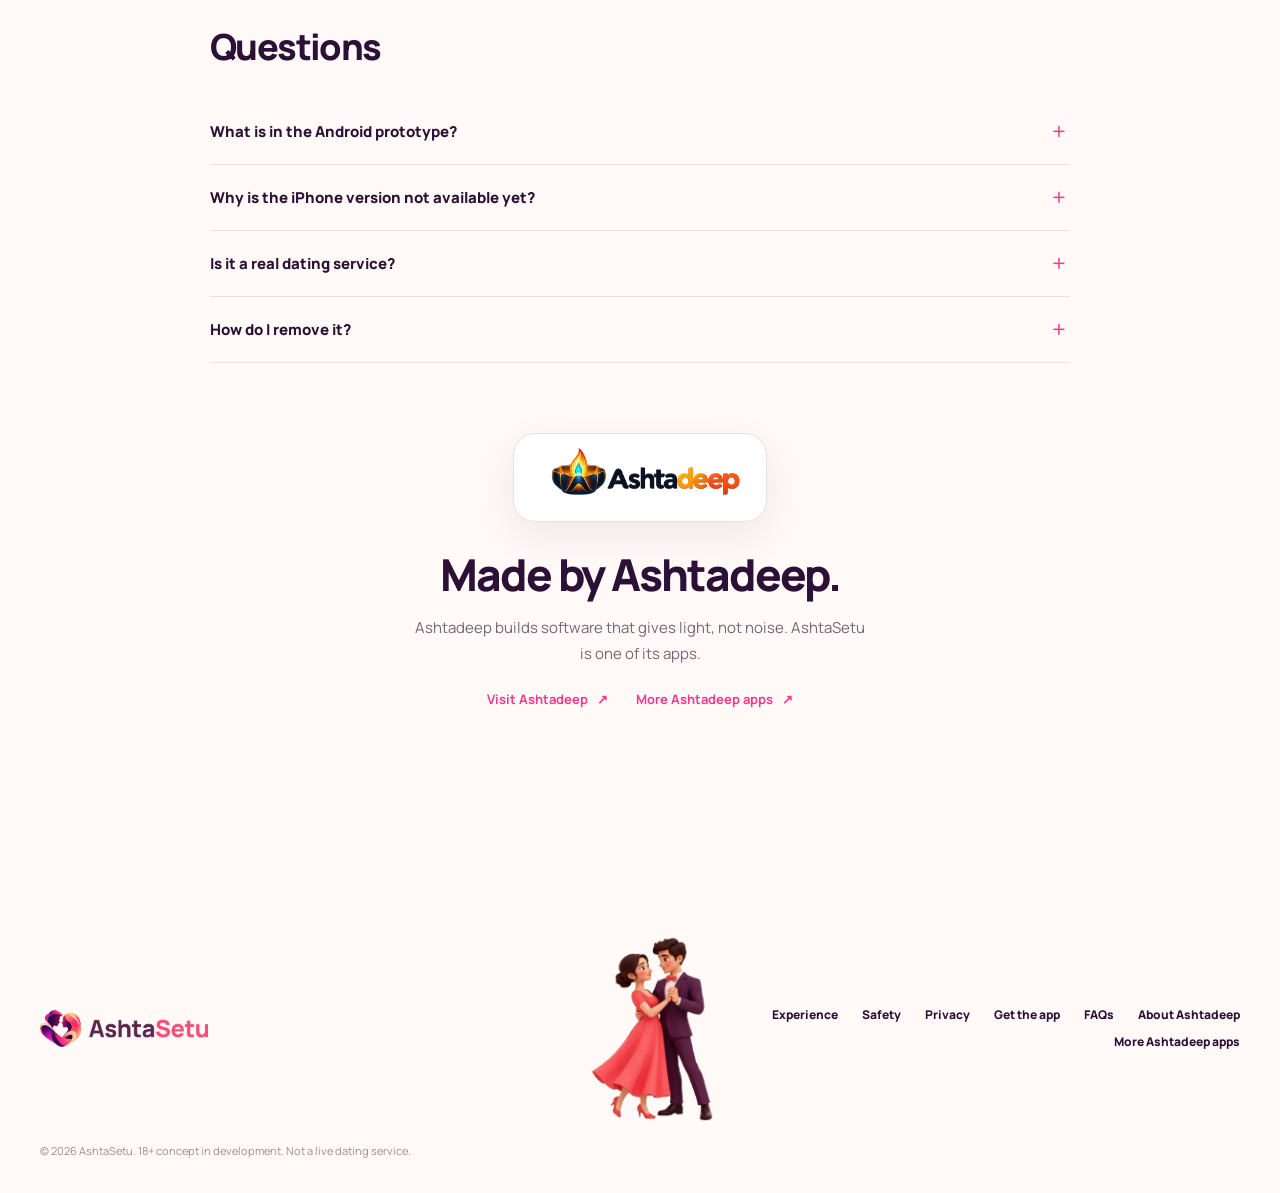
==== commit e990ec72: "AshtaSetu site from AshtaSetu 9d4f493 (website/): AS-15 company link in the header, footer and a Mad" ====
--- a/get-the-app.html
+++ b/get-the-app.html
@@ -11,7 +11,7 @@
   <link rel="icon" href="assets/brand/favicon.png" type="image/png">
   <link rel="apple-touch-icon" href="assets/brand/apple-touch-icon.png">
   <link rel="preload" href="assets/fonts/manrope-latin.woff2" as="font" type="font/woff2" crossorigin>
-  <link rel="stylesheet" href="styles.css?v=37e49724a3">
+  <link rel="stylesheet" href="styles.css?v=4f9d3c2c78">
   <script src="script.js?v=49c0c96ef6" defer></script>
 </head>
 <body>
@@ -21,7 +21,7 @@
       <a class="brand" href="index.html" aria-label="AshtaSetu home"><img src="assets/brand/ashtasetu-lockup.webp" alt="AshtaSetu" width="520" height="113"></a>
       <span class="mascot mascot-header" aria-hidden="true" data-mascot><img src="assets/mascot/couple-waltz.webp" alt="" width="318" height="400"></span>
       <div class="nav-links" id="nav-links">
-        <a href="index.html#experience">The experience</a><a href="index.html#new">What’s new</a><a href="safety.html">Safety</a><a href="privacy.html">Privacy</a><a href="get-the-app.html" aria-current="page">Get the app</a><a href="index.html#faq">FAQs</a>
+        <a href="index.html#experience">The experience</a><a href="index.html#new">What’s new</a><a href="safety.html">Safety</a><a href="privacy.html">Privacy</a><a href="get-the-app.html" aria-current="page">Get the app</a><a href="index.html#faq">FAQs</a><a class="nav-company" href="https://ashtadeep.com/">Ashtadeep</a>
       </div>
       <a class="nav-cta" href="index.html#preview">Explore the preview <span aria-hidden="true">↗</span></a>
       <button class="menu-toggle" type="button" aria-label="Open menu" aria-controls="nav-links" aria-expanded="false"><span></span><span></span></button>
@@ -83,8 +83,14 @@
         <details><summary>How do I remove it?</summary><p>On Android, touch and hold the AshtaSetu icon and choose <em>Uninstall</em>. On iPhone, touch and hold the icon and choose <em>Remove App</em>. Deleting your account is separate: it is in the app under Settings.</p></details>
       </div>
     </section>
+    <section class="section made-by shell" aria-labelledby="madeby-title">
+      <a class="made-by-logo" href="https://ashtadeep.com/"><img src="assets/brand/ashtadeep-lockup.webp" alt="Ashtadeep" width="615" height="180" loading="lazy"></a>
+      <h2 id="madeby-title">Made by Ashtadeep.</h2>
+      <p>Ashtadeep builds software that gives light, not noise. AshtaSetu is one of its apps.</p>
+      <div class="made-by-links"><a class="text-link" href="https://ashtadeep.com/">Visit Ashtadeep <span aria-hidden="true">↗</span></a><a class="text-link" href="https://ashtadeep.com/#apps">More Ashtadeep apps <span aria-hidden="true">↗</span></a></div>
+    </section>
   </main>
 
-  <footer class="footer shell"><a class="footer-brand" href="index.html"><img src="assets/brand/ashtasetu-lockup.webp" alt="AshtaSetu" width="520" height="113" loading="lazy"></a><span class="mascot mascot-footer" aria-hidden="true" data-mascot><img src="assets/mascot/couple-waltz.webp" alt="" width="318" height="400" loading="lazy"></span><div><a href="index.html#experience">Experience</a><a href="safety.html">Safety</a><a href="privacy.html">Privacy</a><a href="get-the-app.html">Get the app</a><a href="index.html#faq">FAQs</a><a href="https://ashtadeep.com/">An Ashtadeep product</a></div><p>© <span id="year">2026</span> AshtaSetu. 18+ concept in development. Not a live dating service.</p></footer>
+  <footer class="footer shell"><a class="footer-brand" href="index.html"><img src="assets/brand/ashtasetu-lockup.webp" alt="AshtaSetu" width="520" height="113" loading="lazy"></a><span class="mascot mascot-footer" aria-hidden="true" data-mascot><img src="assets/mascot/couple-waltz.webp" alt="" width="318" height="400" loading="lazy"></span><div><a href="index.html#experience">Experience</a><a href="safety.html">Safety</a><a href="privacy.html">Privacy</a><a href="get-the-app.html">Get the app</a><a href="index.html#faq">FAQs</a><a href="https://ashtadeep.com/">About Ashtadeep</a><a href="https://ashtadeep.com/#apps">More Ashtadeep apps</a></div><p>© <span id="year">2026</span> AshtaSetu. 18+ concept in development. Not a live dating service.</p></footer>
 </body>
 </html>
--- a/styles.css
+++ b/styles.css
@@ -38,3 +38,9 @@
 .hosts{display:none}
 @keyframes hosts-in{from{opacity:0;transform:translateY(26px)}}
 @media(min-width:1260px){.hero-actions{position:relative}.hosts{display:block;position:absolute;left:500px;bottom:-22px;width:120px;z-index:3;pointer-events:none}.hosts-img{width:100%;height:auto;filter:drop-shadow(0 16px 20px rgba(64,18,71,.22));animation:hosts-in .7s cubic-bezier(.2,.8,.2,1) .3s both}.hosts-bubble{position:absolute;left:30px;bottom:calc(100% + 10px);width:196px;margin:0;padding:11px 14px;background:#fff;border-radius:16px;box-shadow:var(--shadow);font-size:13px;font-weight:700;line-height:1.38;color:var(--ink);transition:opacity .26s;animation:hosts-in .5s ease-out 1s both}.hosts-bubble::after{content:"";position:absolute;left:34px;top:100%;border:8px solid transparent;border-top-color:#fff;border-bottom:0}.hosts-bubble.fade{opacity:0}}
+.nav-company{white-space:nowrap}
+.footer>div{flex-wrap:wrap;justify-content:flex-end;gap:10px 24px}.footer>div a{white-space:nowrap}
+@media(max-width:720px){.footer>div{justify-content:flex-start}}
+.made-by{text-align:center;padding-block:70px 80px}.made-by-logo{display:inline-block;margin-bottom:22px;padding:14px 26px;background:#fff;border:1px solid var(--line);border-radius:22px;box-shadow:0 14px 40px rgba(64,18,71,.08)}.made-by-logo img{display:block;width:200px;height:auto}
+.made-by h2{font-size:clamp(30px,4vw,44px);margin:0}.made-by p{max-width:460px;margin:16px auto 0;line-height:1.7;font-size:15px;color:var(--muted)}.made-by-links{display:flex;flex-wrap:wrap;justify-content:center;gap:12px 28px;margin-top:24px}
+@media(max-width:1180px) and (min-width:721px){.nav-company{display:none}}
